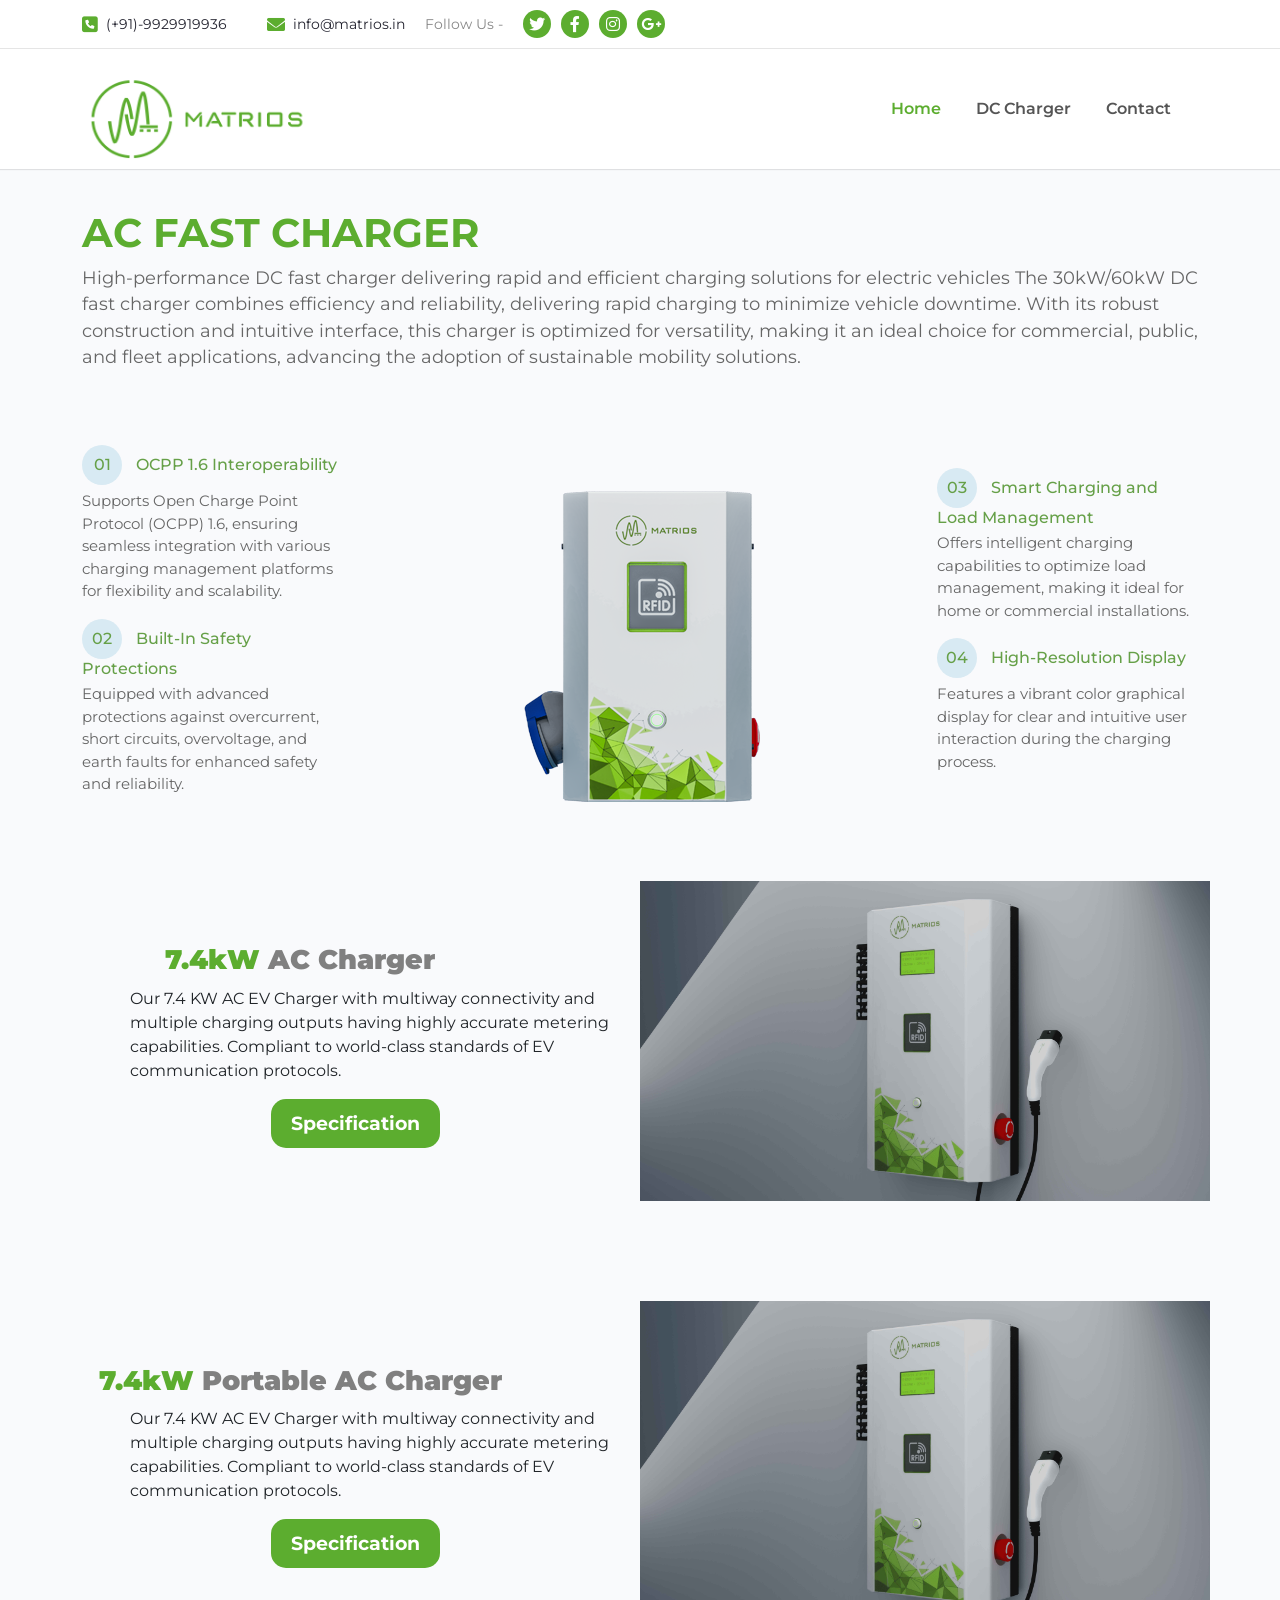
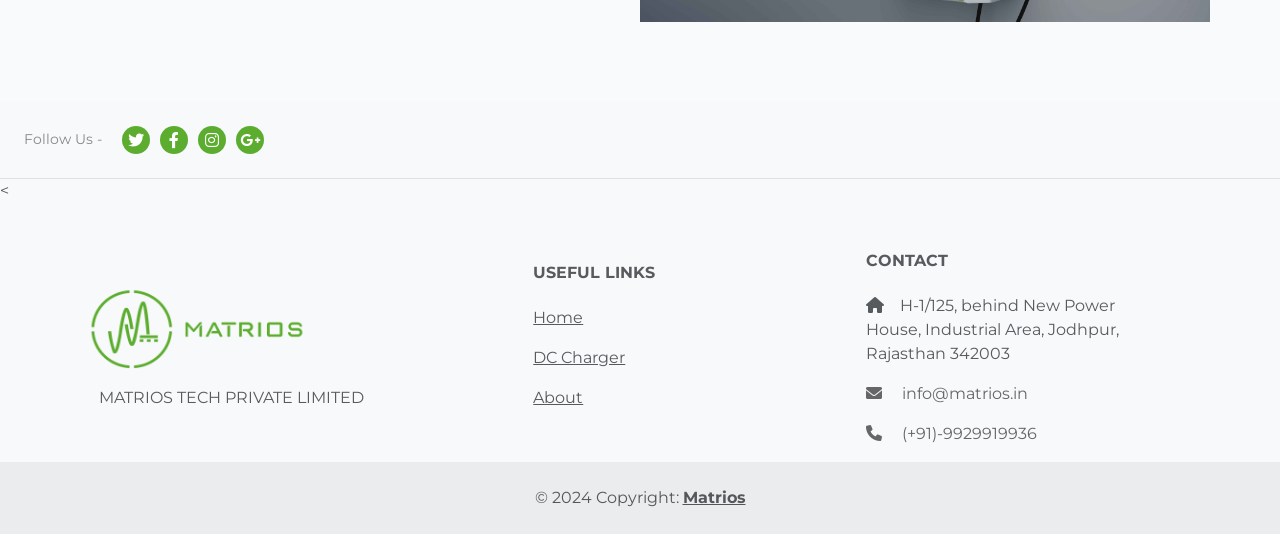
==== pages/ac-chargers.html @ be4e93cd "Update charger catalogue and company email: pages/ac-chargers.html" ====
<!DOCTYPE html>
<html lang="en">
  <head>
    <meta charset="UTF-8" />
    <meta name="viewport" content="width=device-width, initial-scale=1.0" />
    <title>Matrios | AC Chargers</title>
    <link
      href="https://cdn.jsdelivr.net/npm/bootstrap@5.3.3/dist/css/bootstrap.min.css"
      rel="stylesheet"
      integrity="sha384-QWTKZyjpPEjISv5WaRU9OFeRpok6YctnYmDr5pNlyT2bRjXh0JMhjY6hW+ALEwIH"
      crossorigin="anonymous"
    />
    <link rel="preconnect" href="https://fonts.googleapis.com" />
    <link rel="preconnect" href="https://fonts.gstatic.com" crossorigin />
    <link
      href="https://fonts.googleapis.com/css2?family=Montserrat:wght@100;400;500;600;700;800;900&family=Open+Sans:wght@300;400;600;700;800&display=swap"
      rel="stylesheet"
    />

    <!-- FontAwesome for Icons -->
    <link href="https://cdnjs.cloudflare.com/ajax/libs/font-awesome/6.0.0-beta3/css/all.min.css" rel="stylesheet" />
    <link href="https://cdn.jsdelivr.net/npm/bootstrap@5.3.3/dist/css/bootstrap.min.css" rel="stylesheet" />
    <script src="https://cdnjs.cloudflare.com/ajax/libs/OwlCarousel2/2.3.4/owl.carousel.min.js"></script>

    <!--Link all css -->
    <link rel="stylesheet" href="../stylesheets/ac-chargers.css" />
    <link rel="stylesheet" href="../stylesheets/universalStyle.css" />
    <link rel="stylesheet" href="../stylesheets/animation.css" />
    <link rel="stylesheet" href="../stylesheets/responsive.css">
    <link rel="stylesheet" href="../stylesheets/style.css" />
    <link rel="stylesheet" href="../stylesheets/dc-chargers.css">
  </head>

  <body>

    <!--Top Bar-->
    <div class="top-bar">
      <div class="container">
        <div class="contact-info">
          <a href="tel:+080033000">
            <i class="fas fa-phone-alt fa-phone-square"></i> (+91)-9929919936
          </a>
          <a href="mailto:info@matrios.in">
            <i class="fas fa-envelope"></i> info@matrios.in
          </a>
        </div>
        <div class="social-icons">
          <span>Follow Us - </span>
          <a href="#" title="Twitter"><i class="fab fa-twitter"></i></a>
          <a href="#" title="Facebook"><i class="fab fa-facebook-f"></i></a>
          <a href="#" title="Instagram"><i class="fab fa-instagram"></i></a>
          <a href="#" title="Google Plus"><i class="fab fa-google-plus-g"></i></a>
        </div>
      </div>
    </div>

    <!--Nav Bar-->
    <nav class="navbar navbar-expand-lg">
      <div class="container">
        <!-- Logo -->
        <div class="navbar-logo">
          <a class="logo" href="../index.html">
            <img src="../utils/images/VPN.png" alt="Logo" />
          </a>
        </div>

        <!-- Navbar Toggler -->
        <button class="navbar-toggler" type="button" data-bs-toggle="collapse" data-bs-target="#navbarSupportedContent" aria-controls="navbarSupportedContent" aria-expanded="false" aria-label="Toggle navigation">
          <span class="navbar-toggler-icon"></span>
        </button>

        <!-- Navbar Links -->
        <div class="collapse navbar-collapse" id="navbarSupportedContent">
          <ul class="navbar-nav ms-auto mb-2 mb-lg-0">
            <li class="nav-item">
              <a class="nav-link active" aria-current="page" href="../index.html" style="color:#5CAD2F">Home</a>
            </li>
           
            <li class="nav-item">
              <a class="nav-link" href="../pages/dc-chargers.html">DC Charger</a>
            </li>
            <li class="nav-item">
              <a class="nav-link" href="#footer">Contact</a>
            </li>
          </ul>
        </div>
      </div>
    </nav>

   <!-- Content Area -->
<section id="content" style="margin-top:40px">
  <!-- <h1 class="heading text-center" style="color: gray; font-weight: 900">
    We Make 
    <span class="h1Underline" style="color: #749a35; position: relative">
      AC This Product
    </span>
  </h1> -->

  
    

  <div class="container" >
    <div class="row">
      <div class="col">
        <h1 class="h1Underline" style="color: #5cad2f; position: relative">AC FAST CHARGER</h1>

        <p class="matrip">High-performance DC fast charger delivering rapid and efficient charging solutions for electric vehicles
          The 30kW/60kW DC fast charger combines efficiency and reliability, delivering rapid charging to minimize vehicle downtime. With its robust construction and intuitive interface, this charger is optimized for versatility, making it an ideal choice for commercial, public, and fleet applications, advancing the adoption of sustainable mobility solutions.
  
        </p>
      </div>
    </div>
    </div>

    <section>
      <div class="container" style="margin-top:40px">
        <div class="row align-items-center">
          <!-- Left Column -->
          <div class="col-lg-3">
            <div class="feature-item">
              <h3><span class="feature-number">01</span> OCPP 1.6 Interoperability</h3>
              <p>Supports Open Charge Point Protocol (OCPP) 1.6, ensuring seamless integration with various charging management platforms for flexibility and scalability.</p>
            </div>
            <div class="feature-item">
              <h3><span class="feature-number">02</span> Built-In Safety Protections</h3>
              <p>Equipped with advanced protections against overcurrent, short circuits, overvoltage, and earth faults for enhanced safety and reliability.</p>
            </div>
            
          </div>
    
          <!-- Image Column -->
          <div class="col-lg-6 text-center">
            <img src="../utils/images/ac.png" alt="AC Charging Station" class="center-image">
          </div>
    
          <!-- Right Column -->
          <div class="col-lg-3">
            <div class="feature-item">
              <h3><span class="feature-number">03</span> Smart Charging and Load Management</h3>
              <p>Offers intelligent charging capabilities to optimize load management, making it ideal for home or commercial installations.</p>
            </div>
            <div class="feature-item">
              <h3><span class="feature-number">04</span> High-Resolution Display</h3>
              <p>Features a vibrant color graphical display for clear and intuitive user interaction during the charging process.</p>
            </div>
           
          </div>
        </div>
      </div>
    </section>
    
    
    
  

  <div class="container">
    <!-- Second Row -->
    <div class="row align-items-center">
      <div class="col-lg-6 contentCol Anim1Left">
        <h1 style="color: gray; font-weight: 900" class="head-tag">
          <span style="color: #5cad2f">7.4kW</span> AC Charger
        </h1>
        <p>
          Our 7.4 KW AC EV Charger with multiway connectivity and multiple charging 
          outputs having highly accurate metering capabilities. Compliant to world-class 
          standards of EV communication protocols.
        </p>
        <a class="btn btn-success btn-ac" href="./specificaton/7.4specification.html">
          Specification
        </a>
      </div>
      <div class="col-lg-6 contentCol Anim1Right">
        <img src="../utils/images/7.4kw/right.png" alt="Our Charger" class="img-fluid" />
      </div>
    </div>

    <!-- 7.4 kW Portable Charger (temporary content and image) -->
    <div class="row align-items-center">
      <div class="col-lg-6 contentCol Anim1Left">
        <h1 style="color: gray; font-weight: 900" class="head-tag">
          <span style="color: #5cad2f">7.4kW</span> Portable AC Charger
        </h1>
        <p>
          Our 7.4 KW AC EV Charger with multiway connectivity and multiple charging 
          outputs having highly accurate metering capabilities. Compliant to world-class 
          standards of EV communication protocols.
        </p>
        <a class="btn btn-success btn-ac" href="./specificaton/7.4specification.html">
          Specification
        </a>
      </div>
      <div class="col-lg-6 contentCol Anim1Right">
        <img src="../utils/images/7.4kw/right.png" alt="Our Charger" class="img-fluid" />
      </div>
    </div>

  </div>
</section>


    <!-- Footer -->
    <footer class="text-center text-lg-start bg-body-tertiary text-muted" id="footer">
      <!-- Section: Social media -->
      <section class="d-flex justify-content-center justify-content-lg-between p-4 border-bottom">
        <!-- Right -->
        <div class="social-icons">
          <span>Follow Us - </span>
          <a href="#" title="Twitter"><i class="fab fa-twitter"></i></a>
          <a href="#" title="Facebook"><i class="fab fa-facebook-f"></i></a>
          <a href="#" title="Instagram"><i class="fab fa-instagram"></i></a>
          <a href="#" title="Google Plus"><i class="fab fa-google-plus-g"></i></a>
        </div>
        <!-- Right -->
      </section>
      <!-- Section: Social media -->

      <!-- Section: Links  -->
      <section class="">
        <<div class="container text-center text-md-start mt-5">
      <!-- Grid row -->
      <div class="row">
        <!-- Grid column -->
        <div class="col-md-4  ">
          <!-- Content -->
          <a class="logo navbar-logo">
            <img src="../utils/images/VPN.png" alt="Logo" />
          </a>
         
          <p style="padding:17px;">
          </i>MATRIOS TECH PRIVATE LIMITED</p>
         
          </div>
        <!-- Grid column -->

            <!-- Grid column -->
            <div class="col-md-3 col-lg-2 col-xl-2 mx-auto mb-4">
              <!-- Links -->
              <h6 class="text-uppercase fw-bold mb-4">
                Useful links
              </h6>
              <p>
                <a href="../index.html" class="text-reset">Home</a>
              </p>
              <p>
                <a href="dc-chargers.html" class="text-reset">DC Charger</a>
              </p>
              <p>
                <a href="#content" class="text-reset">About</a>
              </p>
            </div>
            <!-- Grid column -->

            <!-- Grid column -->
            <div class="col-md-4 col-lg-3 col-xl-3 mx-auto mb-md-0 mb-4">
              <!-- Links -->
              <h6 class="text-uppercase fw-bold mb-4">Contact</h6>
              <p><i class="fas fa-home me-3"></i>H-1/125, behind New Power House, Industrial Area, Jodhpur, Rajasthan 342003</p>
              <p>
              
                  <a href="mailto:info@matrios.in" class="contact-link">
                    <i class="fas fa-envelope me-3"></i> info@matrios.in
                  </a>
                </p>
                <p>
                  <a href="tel:+919929919936" class="contact-link">
                    <i class="fas fa-phone me-3"></i> (+91)-9929919936
                  </a>
                </p>
                
              
            </div>
            <!-- Grid column -->
          </div>
          <!-- Grid row -->
        </div>
      </section>
      <!-- Section: Links  -->

      <!-- Copyright -->
      <div class="text-center p-4" style="background-color: rgba(0, 0, 0, 0.05);">
        © 2024 Copyright:
        <a class="text-reset fw-bold" href="https://e4engineer.in">Matrios</a>
      </div>
      <!-- Copyright -->
    </footer>
    <!-- Footer -->

  </body>

  <script
    src="https://cdn.jsdelivr.net/npm/bootstrap@5.3.3/dist/js/bootstrap.bundle.min.js"
    integrity="sha384-YvpcrYf0tY3lHB60NNkmXc5s9fDVZLESaAA55NDzOxhy9GkcIdslK1eN7N6jIeHz"
    crossorigin="anonymous"
  ></script>
  <script src="../scripts/script.js"></script>
</html>
---- stylesheets/ac-chargers.css ----
.heading {
	margin-top: 30px;
}

.h1Underline::before {
	content: "";
	position: absolute;
	left: 0;
	height: 4px;
	width: 37%;
	background-color: #5cad2f;
	transform: scaleX(0);
	transition: transform 0.5s ease-in-out;
	bottom: -2px;
}

.h1Underline:hover::before {
	transform: scaleX(1);
}

#content {
	margin-bottom: 30px;
}

.contentCol {
	display: flex;
	flex-direction: column;
	justify-content: center;
	align-items: center;
	text-align: center;
	padding: 50px 0;
	position: relative;
	overflow: hidden;
}

.contentCol h1 {
	margin: 10px 0;
	font-size: 1.7rem;
	
}
.contentCol .head-tag{
    
    margin-left: -110px ;
}

.contentCol p {
	
	line-break: auto;
	text-align: start;
	padding-left: 60px;
}

.contentCol{
	display: flex;
	justify-content: center;
	align-items: center;
	
}
.contentCol img {
	width:100%;
	height: auto;
	object-fit: cover;
}



/* .animleftcontent,.animlefthead
{

padding:0 !important;
} */

/* .animlefthead{
	text-align: start;
	display: flex;
	align-items: start;
} */
---- stylesheets/universalStyle.css ----
/* Universal Styles */

* {
	padding: 0;
	margin: 0;
	font-family: "Montserrat", sans-serif;
	box-sizing: border-box;
}

body{
	
	padding: 0;
	margin: 0;
}
/* * p {
	line-height: 1.8;
} */
* h1 {
	color: gray;
	font-weight: bold;
}

::selection {
	background-color: var(--primary);
	color: white;
}


/* Color Variables */

:root {
	--primary: #749a35;
}
#title{
	margin-top: 20px;

}


	

/* Hero Section Style */
#navbarNav .nav-link{
	color: gray;
	font-weight: 600;
}
#navbarNav .nav-link:hover{
	color: var(--primary);
}

.matriosNav {
	width: 100%;
	z-index: 1000;
	display: flex;
	align-items: center;
	justify-content: space-between;
	padding: 0 20px;
	/* Remove fixed position */
	position: relative;
	/* Optional background gradient if you want */
	/* background: linear-gradient(to right, rgba(212, 212, 212, 0.9) 0%, rgba(212, 211, 211, 0.9) 100%); */
}





.copyrightDiv p {
	font-size: 0.95rem !important;
}

.contactInfoDiv {
	padding-top: 30px;
}

.contactInfoDiv div {
	padding: 5px;
	display: flex;
	align-items: center;
	margin-bottom: 8px;
}

.contactInfoDiv p {
	margin: 0;
	margin-left: 10px !important;
	font-size: 0.9rem !important;
}

.contactInfoDiv svg {
	min-width: 32px;
	max-width: 24px;
}

.contactInfoDiv a {
	color: #fff;
	text-decoration: none;
}
.contactInfoDiv a:hover {
	color: #c0c0c0;
}

/* specification button style */

.specBtn {
	color: #749a35;
	border-color: #749a35;
}

.specBtn:hover {
	color: white;
	background-color: #5cad2f;

}

/* Know more button style css */
.knowMoreBtn {
	
	background-color: var(--primary) !important;
	color: white !important;

	
	border-color: #ffffff !important;

	padding: 0.625rem 2.1875rem;
	font-size: 0.9375rem;
}

.knowMoreBtn:hover {
	background-color: #5cad2f	!important;
}
---- stylesheets/animation.css ----
.animLeft,
.animRight {
	opacity: 0;
	transition: transform 1s ease-in-out, opacity 1s ease-in-out;
}

.animLeft {
	transform: translateX(-100%);
}

.animRight {
	transform: translateX(100%);
}

.in-view.animLeft {
	transform: translateX(0);
	opacity: 1;
}

.in-view.animRight {
	transform: translateX(0);
	opacity: 1;
}

/* Navbar Animation */

.nav-item a {
	color: gray;
	font-weight: 400;
}

.nav-item a {
	position: relative;
	transition: color 0s ease;
}

.nav-item a::after,
.nav-item a::before {
	content: " ";
	position: absolute;
	width: 0%;
	display: block;
	height: 2px;
	transition: all 0.3s ease;
	margin-top: 3px;
	margin-bottom: 3px;
}

.nav-item a::after {
	bottom: 0;
	left: 0;
}

.nav-item a::before {
	top: 0;
	right: 0;
}

.nav-item a:hover::after {
	width: 100%;
	background-color: #749a35;
}

.nav-item a:hover::before {
	width: 100%;
	background-color: #bb8d0d;
}
---- stylesheets/responsive.css ----
/* Logo nav bar top bar  */

@media (max-width: 768px) {
    .navbar-logo img{
        width: 270px;
        height: 120px;
    }
  }
  
  @media (max-width: 576px) {
    

    .navbar-logo img{
        width: 170px;
        height: 100px;
    }
  }
  
  @media (max-width: 768px) {
    .top-bar .container {
      flex-direction: column;
      align-items: flex-start;
    }

    

    .navbar .navbar-collapse {
      justify-content: flex-start;
    }
  }

   /* Responsive Adjustments */
@media (max-width: 768px) {
.top-bar .container {
  flex-direction: column;
  align-items: flex-start;
  gap: 8px;
}
}



/* Carosel Control responsove index page  */


/* Responsive Design */
	  
@media (max-width: 1200px) {
    .carousel-content {
      padding: 2px;
    }
  
    .carousel-text h1 {
      font-size: 2.5rem;
    }
  
    .carousel-text p {
      font-size: 1.1rem;
    }
  }
  
  @media (max-width: 992px) {
    .carousel-content {
      flex-direction: column;
      height: auto;
      text-align: center;
    }
  
    .carousel-text {
      max-width: 100%;
      padding-right: 0;
      margin-bottom: 20px;
    }
  
    .carousel-image {
      width: 100%;
    }
  
    .carousel-text h1 {
      font-size: 2.2rem;
    }
  
    .carousel-text p {
      font-size: 1rem;
    }
  }
  
  @media (max-width: 768px) {
    .carousel-content {
      padding: 30px;
    }
  
    .carousel-text h1 {
      font-size: 2rem;
    }
  
    .carousel-text p {
      font-size: 0.9rem;
    }
  
    .carousel-text .btn {
      padding: 8px 15px;
      font-size: 1rem;
    }
  
    .carousel-indicators [data-bs-target] {
      width: 10px;
      height: 10px;
    }
  }
  
  @media (max-width: 576px) {
    .carousel-content {
      padding: 0px;
    }
  
    .carousel-text h1 {
      font-size: 1.8rem;
    }
  
    .carousel-text p {
      font-size: 0.85rem;
    }
  
    .carousel-text .btn {
      padding: 6px 12px;
      font-size: 0.9rem;
    }
  
    .carousel-indicators [data-bs-target] {
      width: 8px;
      height: 8px;
    }
  }


  /* Nozzel reader green page reponsive */
  @media (max-width: 992px) {
    .nozzel-reader {
      flex-direction: column;
      height: auto;
      text-align: center;
      padding: 10px;
    }
  
    .nozzel-reader .content {
      font-size: 28px;
      padding: 0 10px;
      align-items: center;
    }
  
    .nozzel-reader p {
      padding-left: 0;
    }
  
    .nozzel-reader .image {
      padding-right: 0;
      margin-top: 10px;
      display: flex;
      align-items: center;
      justify-content: center;
    }
  
    .nozzel-reader .image img {
      width: 150px;
     
    }
  }
  
  @media (max-width: 576px) {
    .nozzel-reader {
      height: auto;
      padding: 10px;
      
    }
  
    .nozzel-reader .content {
      font-size: 24px;
    }
  
    .nozzel-reader .image img {
      width: 130px;
      


    }
  }
  

  /* index page ac charger reponsive */
  	
	@media (max-width: 768px) {
		.Ac-charger {
			padding: 30px 10px;
		} 

    /* .dc-image{
      width: 70% !important;
     
      
    } */

    .dcdouble h1{ 
     font-size: 25px !important;
    }
	
     .ac-content{
      text-align: center !important;
     }

		.ac-content h1 {
			font-size: 2rem;
			margin-top: 10px;
		}
	
		.ac-content p {
			font-size: 1rem;
      text-align: start !important;
     
			
		}
		.ac-content .btn{
			margin-bottom: 20px;
		}
	}

	

    /* cms banner section responsive */
    @media (max-width: 1200px) {
        .cms-section {
          padding: 40px;
        }
      
        .row-cms h3 {
          font-size: 2.5rem;
        }
      
        .row-cms p {
          font-size: 15px;
        }
      
        .btn-success {
          font-size: 15px;
          padding: 8px 16px;
        }
      
        .cms-image img {
          margin-left: 0;
        }
      }
      
      @media (max-width: 992px) {
        .cms-section {
          padding: 35px;
        }
      
        .row-cms h3 {
          font-size: 2rem;
        }
      
        .row-cms p {
          font-size: 14px;
        }
      
        .btn-success {
          /* font-size: 14px;
          padding: 8px 14px; */
        }
      
        .cms-image img {
          margin-left: 0;
        }
      }
      
      @media (max-width: 768px) {
        .cms-section {
          padding: 30px;
        }
        .carousel-indicators [data-bs-target]{
          display: block !important;
        }
        .carousel-control-prev,
	       .carousel-control-next {
          display: block
         }
      
         carousel-control-prev-icon,
         .carousel-control-next-icon
         {
          display: block;
         }
        .row-cms h3 {
          font-size: 1.75rem;
        }
        .matrihead{
          margin-top: 20px;
          font-size: 25px  !important;
          text-align: center !important;
        }
        .matrip{
          font-size: 15px !important;
          text-align: start !important;
        }
      
        .row-cms p {
          font-size: 15px !important;
        }
      
        .btn-success {
          font-size: 13px;
          padding: 8px 12px;
        }
      
        .cms-image img {
          margin-left: 0;
        }
      }
      
      @media (max-width: 576px) {
        .cms-section {
          padding: 20px;
        }
        .matrihead{
          margin-top: 20px;
          font-size: 25px  !important;
          text-align: center !important;
        }
        .matrip{
          font-size: 15px !important;
          text-align: start !important;
        }
      
        .row-cms h3 { 
          font-size: 1.5rem !important;
          
        }
       
        .image-banner img{
          border-radius: 5px !important;
          margin: 0 !important;
        
          padding: 0 !important;
        }
      
        .row-cms p {
          font-size: 15px !important;
        }
      
        .btn-success {
          font-size: 16px !important;
          padding: 8px 10px;
        }
      
        .cms-image img {
          width: 100%;
          margin-left: 0;
        }
      }
      
      @media (max-width: 360px) {
        .cms-section {
          padding: 15px;
        }
      
        .row-cms h3 {
          font-size: 1.25rem;
        }
      
        .row-cms p {
          font-size: 14px !important;
        }
      
        /* .btn-success {
          font-size: 11px;
          padding: 7px 8px;
        } */
      
        .cms-image img {
          width: 85%;
        }
      }
      

      /* Ac Charger Reponsive Area */

/* For tablets (max-width: 1024px) */


@media (max-width: 1024px) {
    .contentCol img {
        width: 100% !important;
        height: auto;
    }

    .contentCol h1 {
        font-size: 1.8rem; /* Smaller font size for tablet screens */
    }
}

/* For mobile devices (max-width: 768px) */
@media (max-width: 768px) {
    .contentCol img {
        width: 100% !important;
        max-width: 100% !important;
        height: auto; /* Fixing image height to auto */
      
    }

    .contentCol h1 {
        font-size: 1.6rem;
        padding: 0;
        text-align: left; 
        padding-left: 5px; /* Padding adjusted for small screens */
    }

    .top-bar .container{
     display: flex;
     align-items: start !important;
    }

    .contentCol p {
        font-size: 1rem;
        padding-left: 10px; /* Padding adjusted for smaller screens */
    }
    body, html {
        overflow-x: hidden;
        margin: 0;
        padding:0;
    }
}

/* For mobile devices (max-width: 520px) */
@media (max-width: 520px) {
    .contentCol h1 {
        font-size: 1.5rem;
        padding: 12px;
        text-align: left; /* Align heading left */
    }


    #content .heading {
        font-size: 23px !important;
        margin-bottom: 20px !important;
        margin-top: 20px !important;
    }

    .contentCol p {
        font-size: 15px;
        text-align: start;
        padding: 10px !important;
    }

    .contentCol {
        padding: 0px !important;
        margin: 10px !important;
    }
    body, html {
        overflow-x: hidden;
        margin: 0;
        padding: 0;
    }
}
---- stylesheets/style.css ----
:root {
	--primary-color: #5cad2f;
	--secondary-color: #f1c40f;
	--text-color: #242430;
	--icon-hover-color: #5cad2f;
  }

  body{
	background-color: #FFFFFF !important;
	margin: 0;
	padding: 0;
	box-sizing: border-box;
	/* font-family: 'Pridi', serif; */
	font-family: "Montserrat", sans-serif;
	
  }
  
  .top-bar {
	background-color: #ffffff;
	padding: 10px 0;
	box-shadow: 0 2px 5px rgba(0, 0, 0, 0.1);
  }
  
  .top-bar .container {
	display: flex;
	justify-content: space-between;
	align-items: center;
  }
  
  .contact-info {
	display: flex;
	gap: 20px;
	align-items: center;
  }
  
  .contact-info a {
	color: #888;
	font-size: 14px;
	text-decoration: none;
	display: flex;
	align-items: center;
  }
  
  
  .fa-phone-square:before {
	content: "\f098";
}
  .contact-info a:hover {
	color: var(--text-color);
  }
  
  .contact-info i {
	color: var(--primary-color);
	font-size: 18px;
	margin-right: 8px;
  }
  
  .social-icons {
	display: flex;
	align-items: center;
	gap: 10px;
  }
  
  .social-icons span {
	font-size: 14px;
	color: #888;
	margin-right: 10px;
  }
  
  .social-icons a {
	display: inline-flex;
	justify-content: center;
	align-items: center;
	background-color: var(--primary-color);
	color: #ffffff;
	text-decoration: none;
	width: 28px;
	height: 28px;
	border-radius: 50%;
	font-size: 16px;
	transition: background-color 0.3s ease, transform 0.3s ease;
  }
  
  .social-icons a:hover {
	background-color: #555;
	transform: scale(1.1);
  }
  
  .social-icons a:hover {
	color: var(--icon-hover-color);
  }
  
 
     
      
        .top-bar {
			background-color: #ffffff;  
			padding: 10px 0;
			border-bottom: 1px solid rgba(0, 0, 0, 0.1); /* Thin gray line at the bottom */
		  }
		  
      

      .top-bar .container {
        display: flex;
        justify-content: space-between;
        /* align-items: center; */
		justify-content: flex-start;
      }

      .contact-info a {
        color: #242430;
        text-decoration: none;
        margin-right: 20px;
        font-size: 14px;
      }

	
    /* Navbar Styles */
       .navbar {
        /* background-color: #ffffff; 
        padding: 10px 0;
        box-shadow: 0 1px 1px rgba(0, 0, 0, 0.1); */
		position: sticky;
		top: 0;
		z-index: 1000; /* Ensures it stays above other elements */
		background-color: #ffffff; /* Keeps the background visible */
		padding: 10px 0;
		
		box-shadow: 0 1px 1px rgba(0, 0, 0, 0.1);
      }

	  

      .navbar .navbar-nav .nav-link {
        color: #555;  
		font-weight: 600;
	    padding-right: 27px;
        
      }
		.contact-info .phone,
      .contact-info .email {
    color: #888; 
    font-size: 18px;
}

      .navbar .navbar-nav .nav-link:hover {
        color: var(--primary-color); 
      }

	  .navbar-logo {
		position: relative;
		padding: 0px 0px 00px 0px;
		max-width: 200px;
		height: 100px;
		line-height: 95px;
		display: inline-block;
		vertical-align: top;
	
	  }

    .navbar-logo img{
		width: 230px;
		height: 125px;
	}


		  /*image carosel start */

		
	.carousel-content {
		display: flex;
		justify-content: space-between;
		align-items: center;
		height: 100vh;
		
		
	
		
		box-sizing: border-box;
		overflow: hidden;
		border-bottom: 2px solid rgba(209, 209, 209, 0.959);
		
	  }
	  
	  .carousel-text {
		flex: 1;
		max-width: 50%;
		
	  }
	  
	  .carousel-text h1,.matrihead {
		font-size: 3rem;
		font-weight: bold;
		color: #5cad2f;
		line-height: 1.2;
	  }
	  
	  .carousel-text h1 span {
		color: #2c2b2b;
	  }
	  
	  .carousel-text p {
		font-size: 1.2rem;
		margin: 20px 0;
		color: #666;
		line-height: 1.6;
	  }
	  .matrip{
		color: #666;
		font-size: 1.1rem;
	  }
	  
	  .carousel-text .btn,.btn-ac {
		padding: 10px 20px;
		font-size: 1.2rem;
		font-weight: bold;
		border: #5cad2f;
		border-radius: 15px;
		background-color: #5cad2f;
	  }
	  
	  .carousel-text .btn,.btn-ac:hover{
        background-color: #5cad2f !important;
	  }
	  .carousel-image {
		flex: 1.5;
		width: 50%;
	  }
	  
	  .carousel-image img {
		width: 100%;
		height: 100%;
		object-fit: fill;
	  }
	  
	  .carousel-control-prev-icon,
	  .carousel-control-next-icon {
		background-color: #5cad2f;
		border-radius: 50%;
	  }
	  
	  .carousel-control-prev,
	  .carousel-control-next {
		color: #fff;
		border: none;
	  }
	  
	  .carousel-indicators {
		position: absolute;
		bottom: 20px;
		display: flex;
		justify-content: center;
		padding: 0;
		margin: 0;
		list-style: none;
	  }
	  
	  .carousel-indicators [data-bs-target] {
		width: 12px;
		height: 12px;
		background-color: black;
		border: 2px solid #5cad2f;
		border-radius: 50%;
		margin: 0 5px;
		transition: background-color 0.3s ease, transform 0.3s ease;
	  }
	  
	  .carousel-indicators [data-bs-target]:hover {
		transform: scale(1.2);
	  }
	  
	  .carousel-indicators .active {
		background-color: #5cad2f;
		border-color: #5cad2f;
	  }
	  
	  

	  /*image carosel end */

	  /*noozel reader design */
	  .nozzel-reader {
		background-color: #5cad2f;
		height: 150px;
		display: flex;
		margin-bottom: 10px;
		/* margin:0px; */
		align-items: center;
	  }
	  
	  .nozzel-reader .content {
		font-family: 'Pridi', serif !important;
		color: white;
		display: flex;
		justify-content: center;
		align-items: flex-end;
		font-size: 34px;
		padding-left: 100px;
	  }
	  
	  .nozzel-reader p {
		margin: 0;
	  }
	  
	  .nozzel-reader .image {
		display: flex;
		align-items: flex-start;
		
	  }
	  
	  .nozzel-reader .image img {
		width: 170px;
		margin-top: -30px;
		/* height: 160px; */
	  }
	  
	 

	  /*Ac Charger  */

	  .Ac-charger {
		padding: 40px 20px;
		/* background-color: #f9f9f9; */
	}

	  
	
	.ac-image img {
		max-width: 100%;
		height: auto;
		border-radius: 10px;
		/* box-shadow: 0px 4px 8px rgba(145, 143, 143, 0.1); */
	}
	
	.ac-content h1 {
		font-size: 2.5rem;
		font-weight: bold;
		color: #808080;
		margin-bottom: 20px;
		font-weight: 900;
	}
	
	.ac-content p {
		font-size: 1.1rem;
		color: #666;
		line-height: 1.6;
		margin: 0;
	}
	.ac-content .btn{
		
		margin-top: 50px;
	
	}


	  
	
	 

  /* CMA Section Style */

  .cms-section {
	position: relative;
	overflow: hidden;
	padding: 50px;
  }
  
  /* .bg-overlay {
	position: absolute;
	top: 0;
	left: 0;
	width: 100%;
	border-radius: 30px;
	height: 100%;
	background-image: url('../utils/images/righttrans.png');
	background-size: cover;
	background-position: center;
	filter: blur(2px);
	z-index: 1;
  } */
  
  .row-cms {
	position: relative;
	z-index: 2;
  }
  
  .row-cms h3 {
	font-weight: 700;
	font-size: 35px !important;
	max-width: 100%;
	color: #5cad2f;
	
  }
  
  .row-cms p 
  {
	color: #666;
	font-size: 17px;
  }
	
  
  .row-cms .btn-success {
	background-color: #5cad2f;
	border: none;
	color: #ffffff;
	padding: 10px 20px;
	font-size: 16px;
	font-weight: bold;
	text-transform: uppercase;
	transition: all 0.3s ease;
  }
  
  .btn-success:hover {
	background-color: #4e9428;
  }
  
  .cms-image img {
	max-width: 100%;
	height: auto;
	width: 100%;
	
  }
  
  

  /* footer content */
  .contact-link {
	color: #666; /* Set text color to gray */
	text-decoration: none; /* Remove underline */
  }
  
  .contact-link i {
	color: #666; /* Set icon color to gray */
  }

  .image-banner{
	
	width: 100%;
	margin-top: 20px;
	height: auto;
  }

  .image-banner img{
	width: 100%;
	border-radius: 20px;
	height:auto;
  }
  

 /* Styles for the Back to Top button */
/*  
#back-to-top {
	position: fixed; 
	bottom: 20px; 
	right: 20px;
	z-index: 9999;
	display: none; 
  }
  
  #back-to-top.affix {
	display: block; 
  }
  
  #back-to-top button {
	border: none;
	border-radius: 50%;
	background-color: #5cad2f; 
	color: white;
	width: 50px;
	height: 50px;
	box-shadow: 0 2px 5px rgba(0, 0, 0, 0.2);
	transition: all 0.3s ease;
  }
  
  #back-to-top button:hover {
	background-color: #5cad2f; 
  }
  
  #back-to-top .fa-rocket {
	font-size: 20px;
	transform: rotate(0deg);
	transition: transform 0.3s ease;
  }
  
  #back-to-top button:hover .fa-rocket {
	transform: rotate(-45deg); 
  }
   */
---- stylesheets/dc-chargers.css ----
* {
	margin: 0;
	padding: 0;
	box-sizing: border-box;
	
	font-family: "Montserrat", sans-serif;
  }
  
  body {
	overflow-x: hidden; /* Prevents horizontal scrolling */
	margin: 0;
	padding: 0;
	background-color: #f9fafc !important;

  }
  
  #dc-chargers {
	padding: 50px 0;
	background-color: #f9fafc;
  }
  
  .container-fluid {
	width: 90%;
	margin: 0 auto;
  }
  
  .row {
	display: flex;
	justify-content: space-between;
	align-items: center;
	flex-wrap: wrap; /* Enables wrapping on smaller screens */
  }
  
  .col-lg-3 {
	display: flex;
	flex-direction: column;
	
  }
  
  .feature-item {
	text-align: left;
  }
  
  .feature-item h3 {
	font-size: 16px;
	color: #66a048;
	margin-bottom: 5px;
  }
  
  .feature-item p {
	font-size: 15px;
	color: #666;
  }

  .feature-number {
	display: inline-block;
	width: 40px;
	height: 40px;
	line-height: 40px;
	background-color:#d8eaf3;
	/* color: black; */
	text-align: center;
	border-radius: 50%;
	/* font-weight: bold; */
	margin-right: 10px;
	font-size: 16px;
	/* box-shadow: 0 2px 4px rgba(0, 0, 0, 0.2); */
  }
  
  
  #specs h2 {
	text-align: start;
	margin: 2.5rem 0 1rem 0;
  }
  
  .specsTable {
	border-color: #666;
	font-size: 1.1rem;
	font-weight: 450;
	width: 100%;
  }
  
  .specsTable tr td {
	color: #666;
  }
  
  ul li {
	margin: 5px 0;
	font-weight: 500;
  }
  
 
  
  .center-image {
	max-width: 100%; /* Makes the image responsive */
	height: auto; /* Maintains the aspect ratio */
	display: block;
	margin: 0 auto; /* Centers the image */
  }
  
  
  /* Ensure the table is scrollable on smaller screens */
  #specs {
	overflow-x: auto;
  }
  
  #specs table {
	width: 100%;
	table-layout: fixed; /* Ensures table adapts better to different screen sizes */
  }
  
  /* Responsive Design for Mobile */
  @media (max-width: 768px) {
	.row {
	  flex-direction: column; /* Stack columns on smaller screens */
	  text-align: center;
	}
  
	.col-lg-3 {
	  align-items: center; /* Centers the content for better appearance */
	  text-align: center;
	}
  

  
	/* Make the table responsive */
	#specs table {
	  width: 100%;
	  display: block;
	  overflow-x: auto; /* Add scroll if necessary */
	}
  
	.specsTable {
	  font-size: 0.9rem; /* Make table text smaller on smaller screens */
	}
  }
  
  /* Extra small devices like mobile portrait */
  @media (max-width: 576px) {
	.feature-item h3 {
	  font-size: 16px;
	}
  
	.feature-item p {
	  font-size: 12px;
	}
	.dcdouble h1{
		font-size: 25px !important;
	}

	.dcdouble p{
		align-items: start !important;
		text-align: start !important;
	}
  }
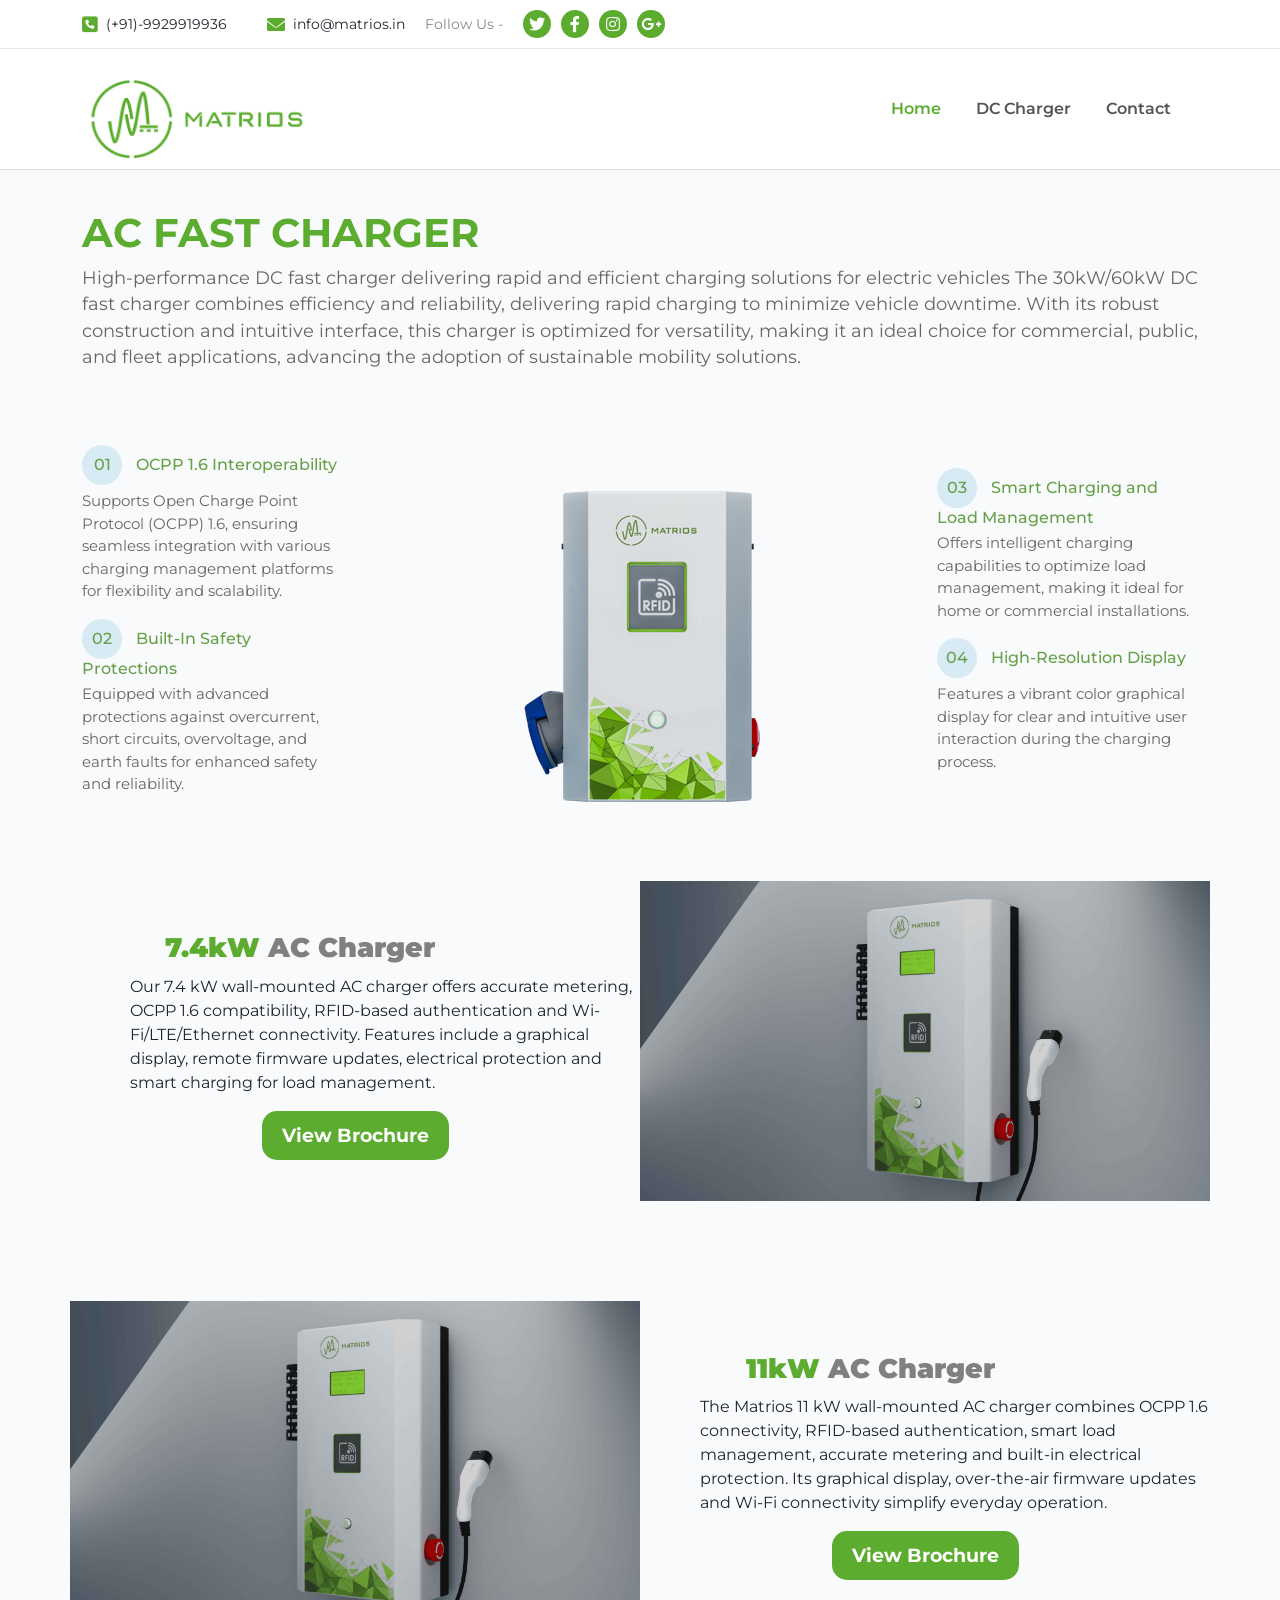
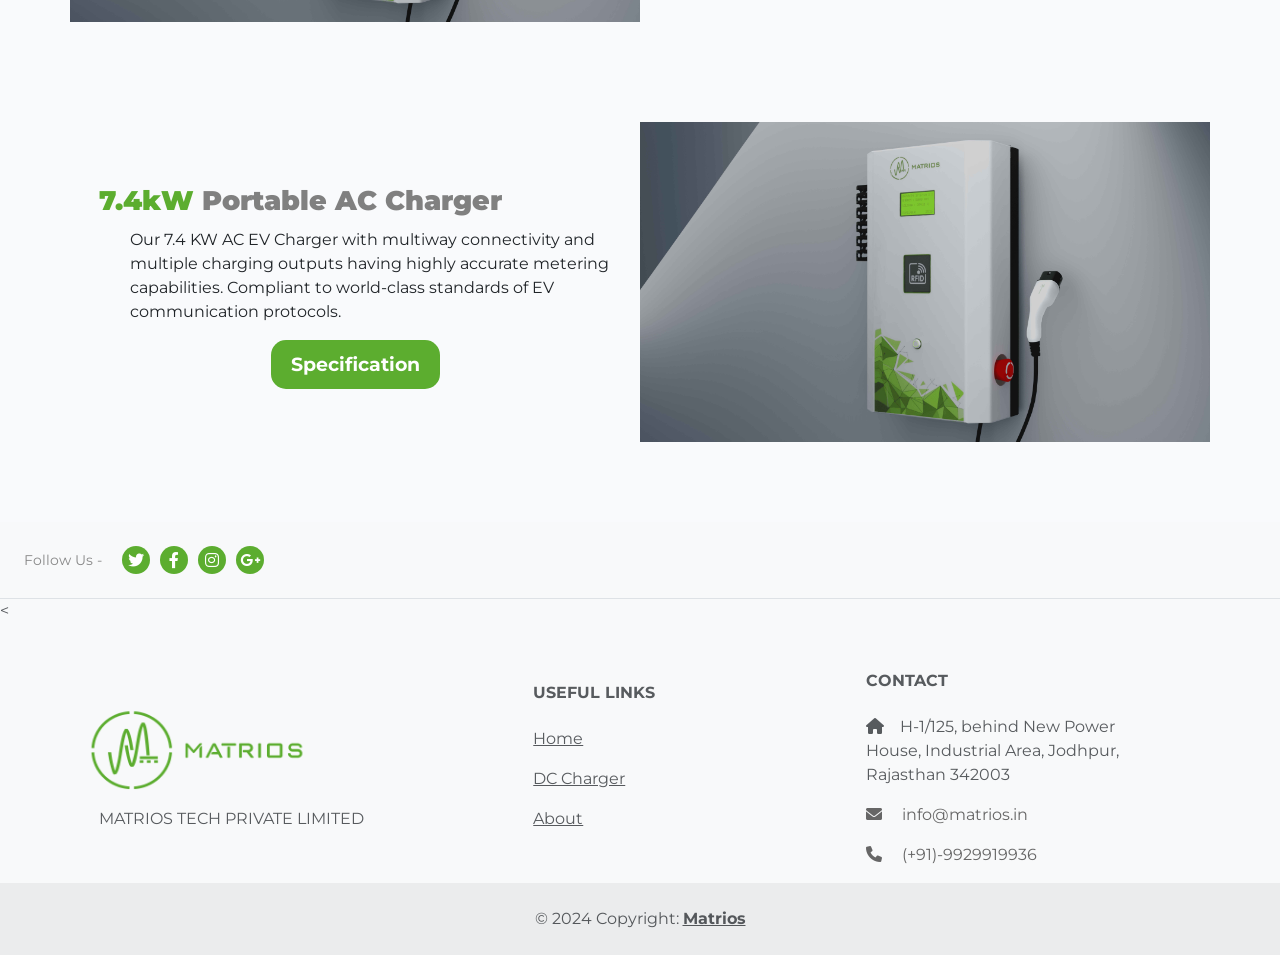
==== commit 4ebed617: "Replace charger placeholder descriptions with verified brochure information" ====
--- a/pages/ac-chargers.html
+++ b/pages/ac-chargers.html
@@ -161,16 +161,26 @@
           <span style="color: #5cad2f">7.4kW</span> AC Charger
         </h1>
         <p>
-          Our 7.4 KW AC EV Charger with multiway connectivity and multiple charging 
-          outputs having highly accurate metering capabilities. Compliant to world-class 
-          standards of EV communication protocols.
+          Our 7.4 kW wall-mounted AC charger offers accurate metering, OCPP 1.6 compatibility, RFID-based authentication and Wi-Fi/LTE/Ethernet connectivity. Features include a graphical display, remote firmware updates, electrical protection and smart charging for load management.
         </p>
-        <a class="btn btn-success btn-ac" href="./specificaton/7.4specification.html">
-          Specification
+        <a class="btn btn-success btn-ac" href="https://drive.google.com/file/d/1O7XiFgxxEsaZ6hGJYaYcRuoV2GOGT8h4/view" target="_blank" rel="noopener noreferrer">
+          View Brochure
         </a>
       </div>
       <div class="col-lg-6 contentCol Anim1Right">
         <img src="../utils/images/7.4kw/right.png" alt="Our Charger" class="img-fluid" />
+      </div>
+    </div>
+
+    <!-- 11 kW Wall-Mounted AC Charger -->
+    <div class="row align-items-center">
+      <div class="col-lg-6 contentCol Anim1Left">
+        <img src="../utils/images/7.4kw/right.png" alt="11 kW wall-mounted AC charger - temporary image" class="img-fluid" />
+      </div>
+      <div class="col-lg-6 contentCol Anim1Right">
+        <h1 style="color: gray; font-weight: 900" class="head-tag"><span style="color: #5cad2f">11kW</span> AC Charger</h1>
+        <p>The Matrios 11 kW wall-mounted AC charger combines OCPP 1.6 connectivity, RFID-based authentication, smart load management, accurate metering and built-in electrical protection. Its graphical display, over-the-air firmware updates and Wi-Fi connectivity simplify everyday operation.</p>
+        <a class="btn btn-success btn-ac" href="https://drive.google.com/file/d/1y9EAKsA2FA_Y4zM55bsHs5moyZU20zEB/view" target="_blank" rel="noopener noreferrer">View Brochure</a>
       </div>
     </div>
 
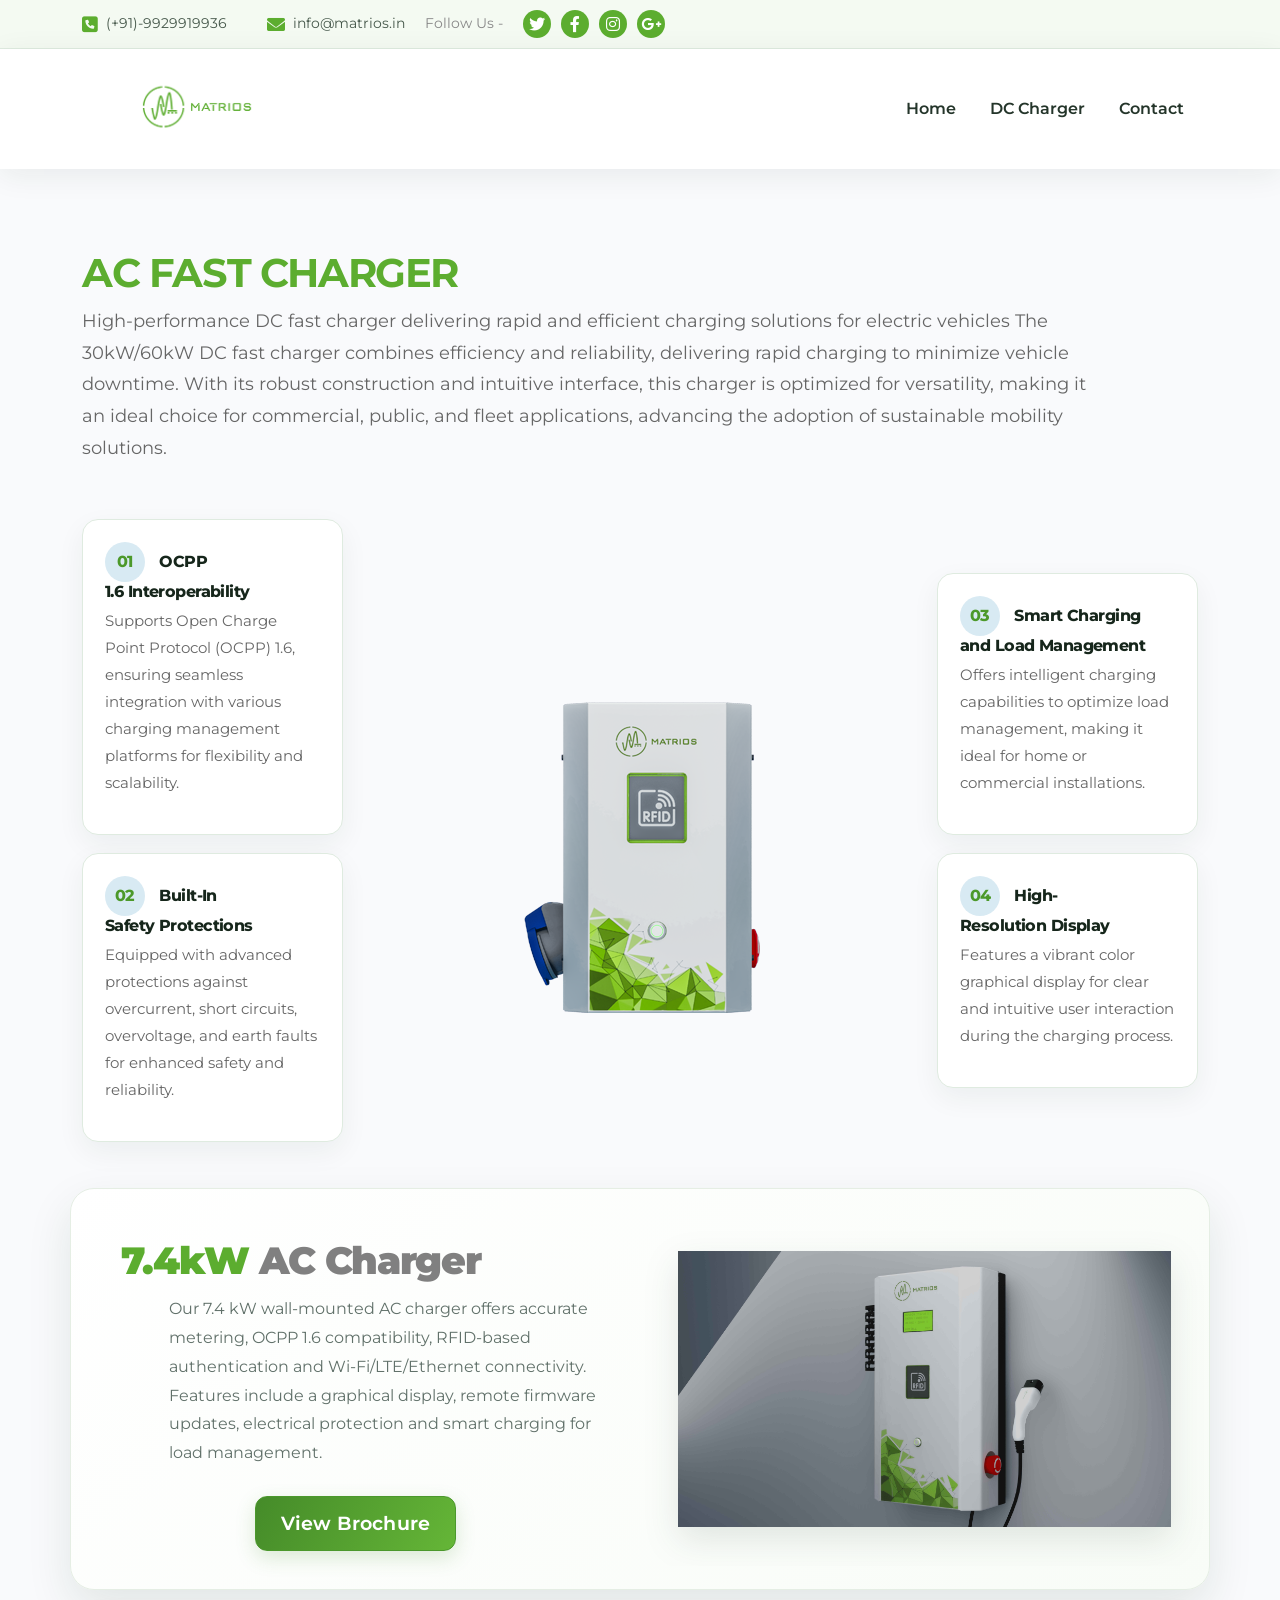
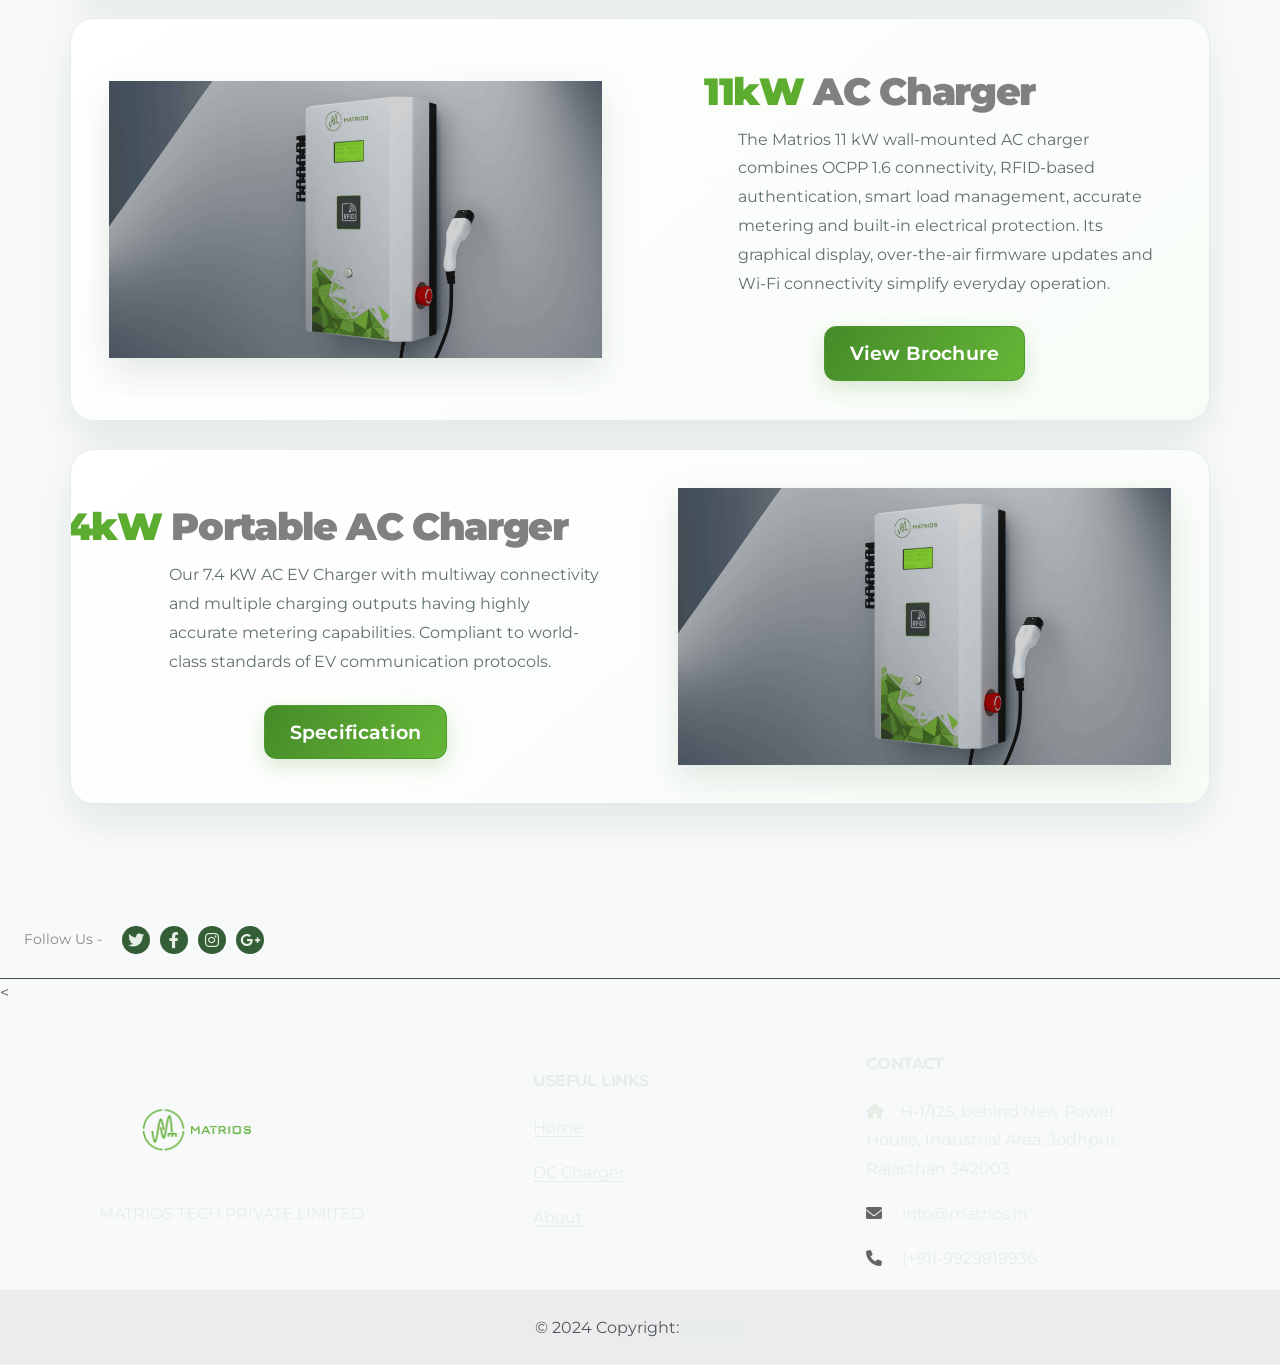
==== commit 01e44426: "Apply visual refresh across website: pages/ac-chargers.html" ====
--- a/pages/ac-chargers.html
+++ b/pages/ac-chargers.html
@@ -29,7 +29,8 @@
     <link rel="stylesheet" href="../stylesheets/responsive.css">
     <link rel="stylesheet" href="../stylesheets/style.css" />
     <link rel="stylesheet" href="../stylesheets/dc-chargers.css">
-  </head>
+    <link rel="stylesheet" href="../stylesheets/design-refresh.css" />
+</head>
 
   <body>
 
--- a/stylesheets/design-refresh.css
+++ b/stylesheets/design-refresh.css
@@ -0,0 +1,58 @@
+/* Matrios visual refresh — additive layer; original styles preserved. */
+:root{--matrios-green:#4c992a;--matrios-dark:#16261b;--matrios-ink:#24352a;--matrios-muted:#61716a;--matrios-bg:#f6faf6;--matrios-outline:#dfebe0;--matrios-shadow:0 18px 45px rgba(23,56,31,.10)}
+html{scroll-behavior:smooth;scroll-padding-top:95px}
+body{color:var(--matrios-ink);background:#fff;line-height:1.7;-webkit-font-smoothing:antialiased;overflow-x:hidden}
+body,button,input,textarea{font-family:"Montserrat",sans-serif}
+h1,h2,h3,h4,h5,h6{letter-spacing:-.035em;line-height:1.2;text-wrap:balance}
+p{line-height:1.8}a{text-underline-offset:3px}
+::selection{background:#c5eeb9;color:#132b15}
+:focus-visible{outline:3px solid #7fbb52!important;outline-offset:3px}
+.top-bar{background:#f4faf2!important;border-bottom:1px solid var(--matrios-outline)!important}
+.top-bar .contact-info a{color:#46584b;transition:color .2s ease}
+.top-bar .contact-info a:hover{color:var(--matrios-green)}
+nav.navbar{background:rgba(255,255,255,.96)!important;box-shadow:0 6px 28px rgba(25,48,31,.075);position:sticky;top:0;z-index:1030;backdrop-filter:blur(12px)}
+nav.navbar .container{gap:20px}
+.navbar .navbar-nav{align-items:center;gap:6px}
+.navbar .nav-link{font-weight:600;border-radius:10px;padding:10px 14px!important;color:var(--matrios-ink)!important;transition:background .2s,color .2s}
+.navbar .nav-link:hover,.navbar .nav-link:focus-visible{color:#36791f!important;background:#eef8ea}
+.navbar-logo img{max-height:66px;object-fit:contain}
+.btn.btn-success,.btn-ac{background:linear-gradient(120deg,#458b29,#65b637)!important;border:1px solid #4b982c!important;color:#fff!important;border-radius:12px!important;box-shadow:0 7px 20px rgba(66,137,40,.18);padding:12px 25px!important;font-weight:650;letter-spacing:.01em;transition:transform .2s,box-shadow .2s,filter .2s}
+.btn.btn-success:hover,.btn-ac:hover{transform:translateY(-2px);box-shadow:0 12px 26px rgba(66,137,40,.27);filter:brightness(1.03)}
+section{scroll-margin-top:90px}
+#home-section{overflow:hidden}
+#home-section h1,#home-section h2{letter-spacing:-.04em}
+.carousel-content h1{line-height:1.12}
+#matriabout,#content,#dc-chargers{padding-top:40px;padding-bottom:40px}
+#matriabout p,#content p{max-width:85ch}
+#ourproduct{background:linear-gradient(135deg,#f1f9ef,#fff)}
+.charger{background:linear-gradient(180deg,#fff,#f9fcf8)}
+.charger .Ac-charger{padding-top:42px;padding-bottom:42px}
+.charger .row{gap:0}
+.charger .ac-content{padding:clamp(22px,4vw,62px)}
+.charger .ac-content h1{color:var(--matrios-dark);font-size:clamp(2rem,3.3vw,3.5rem);font-weight:800}
+.charger .ac-content p{color:var(--matrios-muted);font-size:clamp(.96rem,1.2vw,1.06rem)}
+.charger .ac-image img{max-width:100%;height:auto;filter:drop-shadow(0 18px 20px rgba(20,43,25,.12));transition:transform .35s ease}
+.charger .Ac-charger:hover .ac-image img{transform:translateY(-5px)}
+.contentCol{padding:clamp(18px,3vw,42px)!important;min-width:0}
+.contentCol h1{font-size:clamp(1.7rem,3vw,2.7rem);line-height:1.25}
+.contentCol p{color:var(--matrios-muted);font-size:1rem}
+.contentCol img{max-width:100%;height:auto;object-fit:contain;filter:drop-shadow(0 13px 17px rgba(20,43,25,.11))}
+.contentCol .btn{margin-top:12px}
+.row.align-items-center:has(> .contentCol){margin-top:28px;margin-bottom:28px;border-radius:24px;background:linear-gradient(140deg,#fff,#f8fcf7);box-shadow:var(--matrios-shadow);border:1px solid #e5eee4;overflow:hidden}
+.feature-item{background:#fff;border:1px solid var(--matrios-outline);border-radius:16px;padding:22px;margin-bottom:18px;box-shadow:0 10px 28px rgba(20,53,28,.06);transition:transform .2s,box-shadow .2s}
+.feature-item:hover{transform:translateY(-3px);box-shadow:0 15px 30px rgba(20,53,28,.1)}
+.feature-item h3{font-size:1.03rem;font-weight:750;color:var(--matrios-dark)}
+.feature-number{color:var(--matrios-green)}
+#dc-chargers .container-fluid{padding-top:18px;padding-bottom:18px}
+.specsTable,.table{border-color:#dfebde!important}
+.specsTable th,.specsTable td,.table th,.table td{padding:13px 17px;vertical-align:middle}
+.specsTable tr:nth-child(even),.table tbody tr:nth-child(even){background:#f6faf5}
+footer{background:#16271c!important;color:#e5efe6!important}
+footer p,footer h6,footer a,footer .text-muted,footer .text-reset{color:#e5efe6!important}
+footer .border-bottom{border-color:#395440!important}
+footer a:hover{color:#9ddd7b!important}
+footer .social-icons a{background:#345f36}
+.back-to-top{border-radius:999px!important;box-shadow:0 8px 24px rgba(30,80,37,.25)}
+@media(max-width:991.98px){nav.navbar .navbar-nav{align-items:stretch;gap:2px}.navbar-collapse{padding:12px 0}.contentCol{padding:24px!important}.charger .Ac-charger{padding:24px 0}.top-bar .container{flex-wrap:wrap;gap:8px}}
+@media(max-width:575.98px){h1{font-size:clamp(1.65rem,7vw,2.4rem)}.row.align-items-center:has(> .contentCol){margin:18px 6px;border-radius:16px}.contentCol{padding:18px!important}.feature-item{padding:18px}.top-bar .contact-info{gap:8px;flex-wrap:wrap}.top-bar .contact-info a{font-size:12px}.charger .ac-content{padding:22px}}
+@media(prefers-reduced-motion:reduce){html{scroll-behavior:auto}*,*::before,*::after{animation-duration:.01ms!important;transition-duration:.01ms!important}}
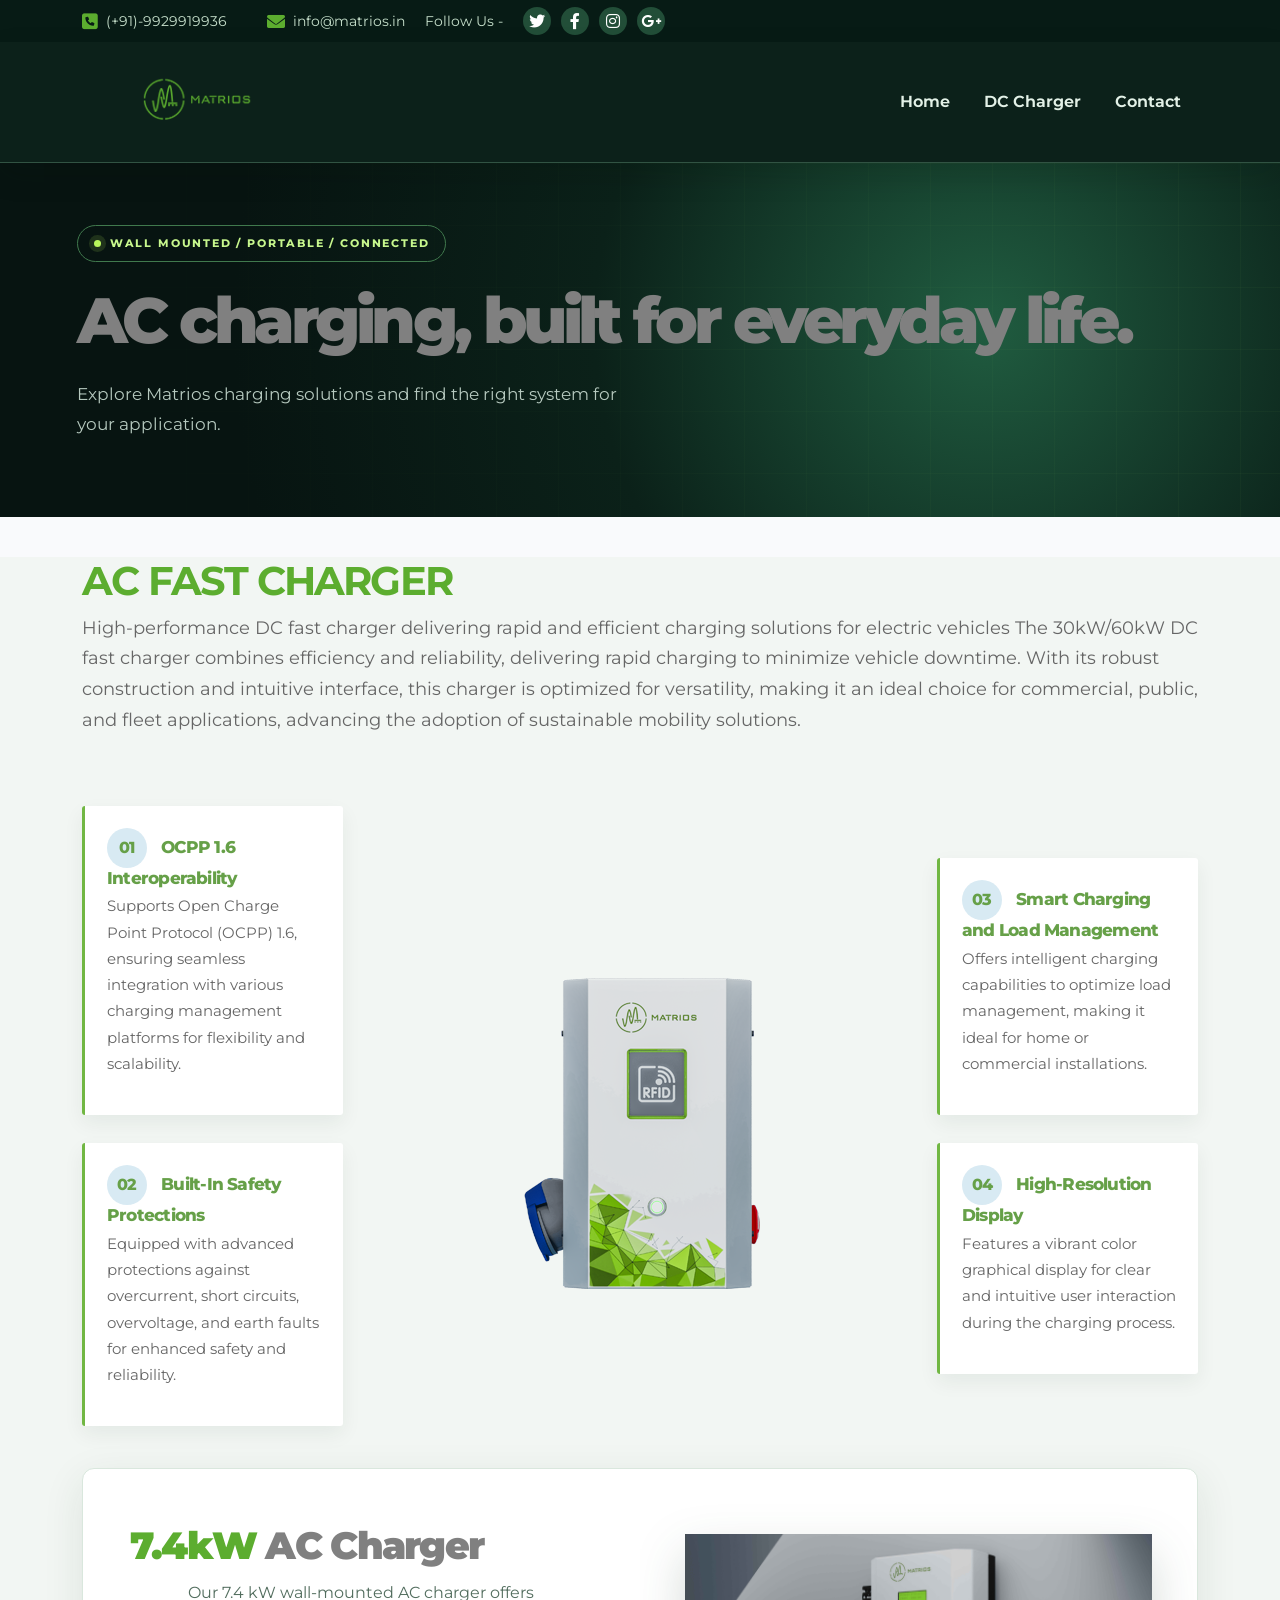
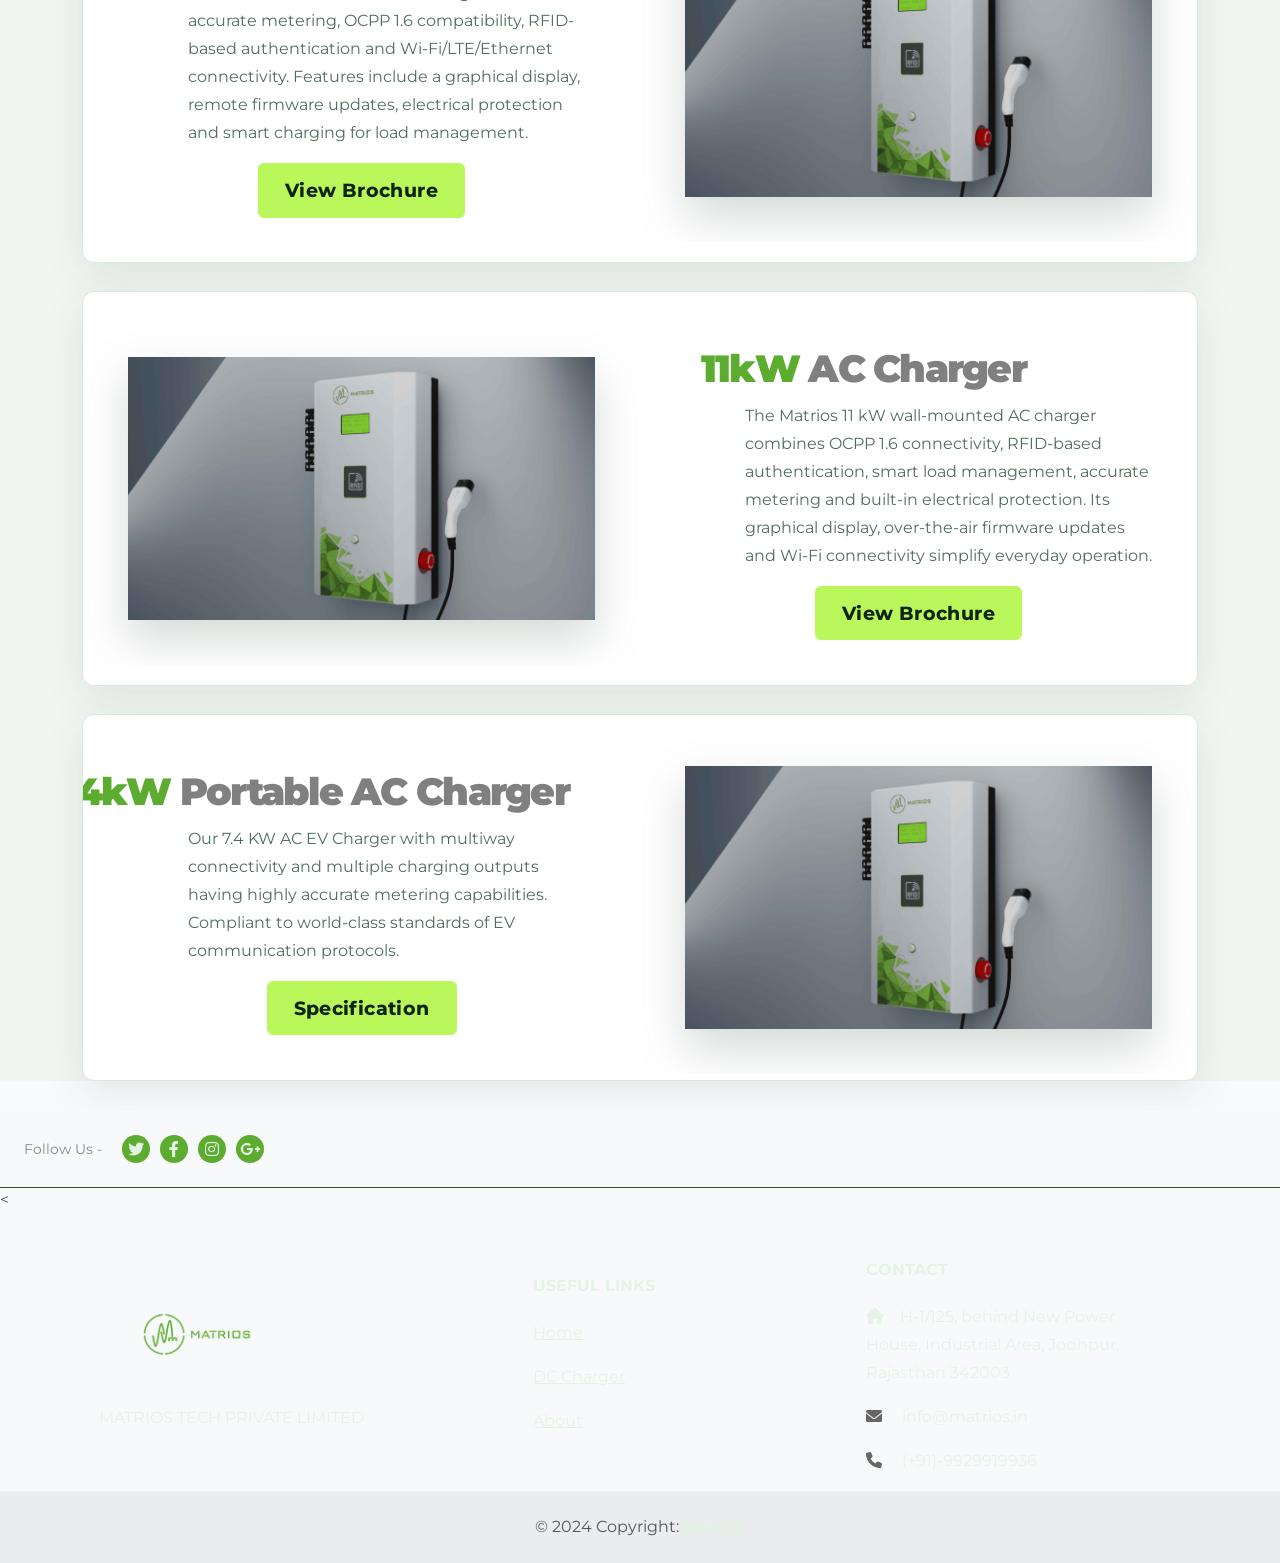
==== commit 357861f0: "Apply EVSE Powerflow design to pages/ac-chargers.html" ====
--- a/pages/ac-chargers.html
+++ b/pages/ac-chargers.html
@@ -29,7 +29,7 @@
     <link rel="stylesheet" href="../stylesheets/responsive.css">
     <link rel="stylesheet" href="../stylesheets/style.css" />
     <link rel="stylesheet" href="../stylesheets/dc-chargers.css">
-    <link rel="stylesheet" href="../stylesheets/design-refresh.css" />
+    <link rel="stylesheet" href="../stylesheets/evse-concept.css" />
 </head>
 
   <body>
@@ -87,6 +87,8 @@
         </div>
       </div>
     </nav>
+<section class="ev-hero ev-page-hero" style="min-height:340px;grid-template-columns:1fr"><div class="ev-hero-copy" style="padding:62px max(6vw,25px)"><span class="ev-eyebrow">WALL MOUNTED / PORTABLE / CONNECTED</span><h1 style="font-size:clamp(2.4rem,5vw,4.6rem)">AC charging, built for everyday life.</h1><p>Explore Matrios charging solutions and find the right system for your application.</p></div></section>
+
 
    <!-- Content Area -->
 <section id="content" style="margin-top:40px">
--- a/stylesheets/evse-concept.css
+++ b/stylesheets/evse-concept.css
@@ -0,0 +1,70 @@
+/* MATRIOS / POWERFLOW — EVSE-native design concept */
+:root{--ink:#eaf7ee;--dark:#071411;--panel:#10251e;--green:#b9f75b;--muted:#a8bdb1;--edge:rgba(174,250,145,.17)}
+html{scroll-behavior:smooth;scroll-padding-top:100px}
+body{font-family:Montserrat,Arial,sans-serif;color:#17322a;background:#f2f6f3;overflow-x:hidden}
+h1,h2,h3{letter-spacing:-.045em}p{line-height:1.75}
+.top-bar{background:#071b15!important;border:0!important;box-shadow:none!important;padding:7px 0}
+.top-bar .contact-info a,.top-bar .social-icons span{color:#c6dfcb!important}
+.top-bar .social-icons a{background:#224e38!important}
+nav.navbar{background:#0c211a!important;position:sticky;top:0;z-index:1050;border-bottom:1px solid #315343;box-shadow:0 12px 28px rgba(2,18,11,.14)}
+nav.navbar .navbar-nav .nav-link{color:#e3f1e7!important;font-weight:650;padding:13px 17px!important;border-radius:7px;transition:.2s}
+nav.navbar .navbar-nav .nav-link:hover{background:#214435;color:#b9f75b!important}
+.navbar-toggler{background:#edf6ec!important}
+.navbar-logo img{max-height:65px;object-fit:contain}
+.btn.btn-success,.btn-ac{background:#b9f75b!important;border:1px solid #b9f75b!important;color:#102416!important;font-weight:750;letter-spacing:.02em;padding:12px 26px!important;border-radius:6px!important;box-shadow:none!important;transition:transform .2s,background .2s}
+.btn.btn-success:hover,.btn-ac:hover{background:#d6ff9f!important;transform:translateY(-2px)}
+.ev-hero{min-height:690px;position:relative;display:grid;grid-template-columns:1.1fr .9fr;overflow:hidden;background:radial-gradient(circle at 77% 46%,#205c40 0%,#0b2119 39%,#071411 75%);color:#fff}
+.ev-hero:before{content:"";position:absolute;inset:0;opacity:.38;background-image:linear-gradient(rgba(182,248,111,.09) 1px,transparent 1px),linear-gradient(90deg,rgba(182,248,111,.09) 1px,transparent 1px);background-size:62px 62px;mask-image:linear-gradient(90deg,transparent,#000)}
+.ev-hero-copy{position:relative;z-index:2;align-self:center;padding:clamp(40px,7vw,125px) 3vw clamp(55px,7vw,95px) max(6vw,28px)}
+.ev-eyebrow{display:inline-flex;gap:9px;align-items:center;border:1px solid #40794d;border-radius:100px;padding:9px 16px;color:#c7f78d;letter-spacing:.16em;font-size:.71rem;text-transform:uppercase;font-weight:750}
+.ev-eyebrow:before{content:"";width:7px;height:7px;background:#b9f75b;border-radius:50%;box-shadow:0 0 0 5px #b9f75b22}
+.ev-hero h1{font-size:clamp(3rem,6.1vw,6.3rem);font-weight:850;line-height:1.04;letter-spacing:-.07em;margin:25px 0}
+.ev-hero h1 em{font-style:normal;color:#b9f75b}
+.ev-hero p{font-size:1.07rem;max-width:570px;color:#b6c9bf}
+.ev-hero-actions{display:flex;flex-wrap:wrap;gap:15px;margin-top:32px}
+.ev-hero .ev-outline{color:#e9fbed;padding:12px 24px;border:1px solid #65876f;text-decoration:none;border-radius:6px;font-weight:650}
+.ev-hero .ev-outline:hover{background:#1d4932}
+.ev-hero-visual{position:relative;z-index:1;display:flex;align-items:center;justify-content:center;padding:35px;min-width:0}
+.ev-orbit{position:absolute;width:min(44vw,600px);aspect-ratio:1;border:1px solid #9bf76e44;border-radius:50%;box-shadow:0 0 0 35px #a6f96d09,0 0 0 95px #a6f96d05}
+.ev-hero-visual img{position:relative;width:min(95%,570px);max-height:550px;object-fit:contain;filter:drop-shadow(0 35px 50px #000a);transform:rotate(-2deg)}
+.ev-data{position:absolute;right:6%;bottom:12%;z-index:2;border:1px solid #65997b;background:#09241bdf;backdrop-filter:blur(12px);padding:18px 25px;border-radius:8px;min-width:220px}
+.ev-data strong{font-size:1.45rem;color:#b9f75b}.ev-data span{display:block;font-size:.75rem;color:#b6cabc;letter-spacing:.12em}
+.ev-ticker{display:flex;flex-wrap:wrap;justify-content:space-around;gap:15px;padding:20px 4vw;background:#b9f75b;color:#15341c;font-size:.8rem;font-weight:800;letter-spacing:.11em;text-transform:uppercase}
+.ev-section-lead{text-align:center;max-width:770px;margin:0 auto 48px}.ev-kicker{color:#397e39;font-size:.78rem;letter-spacing:.2em;font-weight:800;text-transform:uppercase}
+.ev-section-lead h2{font-size:clamp(2.1rem,4vw,3.7rem);font-weight:830;margin-top:12px}
+.ev-range{padding:85px max(5vw,22px);background:#f2f6f3}
+.ev-range-grid{display:grid;grid-template-columns:repeat(3,minmax(0,1fr));gap:22px;max-width:1300px;margin:auto}
+.ev-range-card{position:relative;display:flex;flex-direction:column;background:#fff;border:1px solid #d9e5de;border-radius:11px;overflow:hidden;text-decoration:none;color:#19362b;transition:transform .2s,box-shadow .2s}
+.ev-range-card:hover{transform:translateY(-6px);box-shadow:0 22px 50px #122d2029;color:#19362b}
+.ev-range-image{height:270px;display:grid;place-items:center;background:radial-gradient(circle at center,#dbeede,#edf4ef 70%)}
+.ev-range-image img{height:92%;width:90%;object-fit:contain;filter:drop-shadow(0 20px 18px #17371a33)}
+.ev-range-body{padding:26px}.ev-range-body small{color:#428947;font-weight:800;letter-spacing:.15em}.ev-range-body h3{font-weight:820;font-size:1.65rem;margin:10px 0}.ev-range-body p{color:#60766a;font-size:.94rem}.ev-range-arrow{font-size:1.2rem;color:#397e39;font-weight:800}
+#matriabout{padding:95px 6vw!important;background:#fff}
+#matriabout h1,#matriabout h2{color:#123b28;font-weight:800}
+#matriabout p{max-width:80ch;color:#4c6559}
+#ourproduct{background:#0d2b1e!important;color:#e9f3eb;padding:12px 4vw}
+#ourproduct p{color:#e9f3eb;font-weight:700;font-size:clamp(1.1rem,2vw,1.8rem)}
+.charger{background:#ecf3ed;padding:45px 0}
+.charger .Ac-charger{margin:24px auto;padding:35px max(4vw,25px);max-width:1450px}
+.charger .Ac-charger:nth-child(even){background:#e1eee3}
+.charger .ac-content{padding:clamp(15px,3vw,45px)}
+.charger .ac-content h1{font-weight:850;color:#163b2b;font-size:clamp(2rem,3.6vw,4rem)}
+.charger .ac-image img{max-width:100%;height:auto;filter:drop-shadow(0 25px 30px #234d2b42)}
+.cms-section{background:#0e3223!important;color:#f2fff2}
+.cms-section h3,.cms-section p{color:#fff!important}
+#content,#dc-chargers{background:#f2f6f3}
+.row.align-items-center:has(>.contentCol){background:#fff;box-shadow:0 12px 42px #1b412019;border:1px solid #d9e7dd;border-radius:12px;margin:28px auto;overflow:hidden}
+.contentCol{padding:clamp(22px,3.5vw,56px)!important}
+.contentCol h1{font-weight:820;line-height:1.16;font-size:clamp(1.8rem,3vw,3rem)}
+.contentCol p{color:#526d5e}.contentCol img{width:100%;height:auto;max-height:390px;object-fit:contain;filter:drop-shadow(0 20px 24px #183c2430)}
+.feature-item{border-left:3px solid #71b743;background:#fff;box-shadow:0 8px 20px #14351b10;padding:22px;margin:14px 0;border-radius:3px}
+.feature-item h3{font-weight:780;font-size:1.08rem}
+.specsTable{background:white}.specsTable tr:nth-child(even){background:#edf5ee}.specsTable td,.specsTable th{padding:14px}
+footer{background:#091c14!important;color:#e5f3e7!important}
+footer p,footer h6,footer a,footer .text-reset{color:#e5f3e7!important}
+footer .border-bottom{border-color:#304f36!important}
+footer a:hover{color:#b9f75b!important}
+:focus-visible{outline:3px solid #a0db46;outline-offset:3px}
+@media(max-width:980px){.ev-hero{grid-template-columns:1fr}.ev-hero-copy{padding:70px 7vw 30px}.ev-hero-visual{min-height:340px;padding:10px}.ev-orbit{width:330px}.ev-hero-visual img{max-height:400px}.ev-data{bottom:8%}.ev-range-grid{grid-template-columns:repeat(2,minmax(0,1fr))}}
+@media(max-width:620px){.ev-hero{min-height:auto}.ev-hero h1{font-size:3rem}.ev-hero-copy{padding:55px 6vw 22px}.ev-hero-visual{min-height:300px}.ev-hero-visual img{max-height:300px}.ev-data{right:3%;bottom:0;padding:9px 12px;min-width:0}.ev-range-grid{grid-template-columns:1fr}.ev-range{padding:55px 18px}.ev-ticker{gap:10px;font-size:.65rem}.navbar-collapse{padding:12px}.top-bar .container{flex-wrap:wrap}.charger .Ac-charger{padding:20px 12px}}
+@media(prefers-reduced-motion:reduce){html{scroll-behavior:auto}*,*:before,*:after{transition:none!important;animation:none!important}}
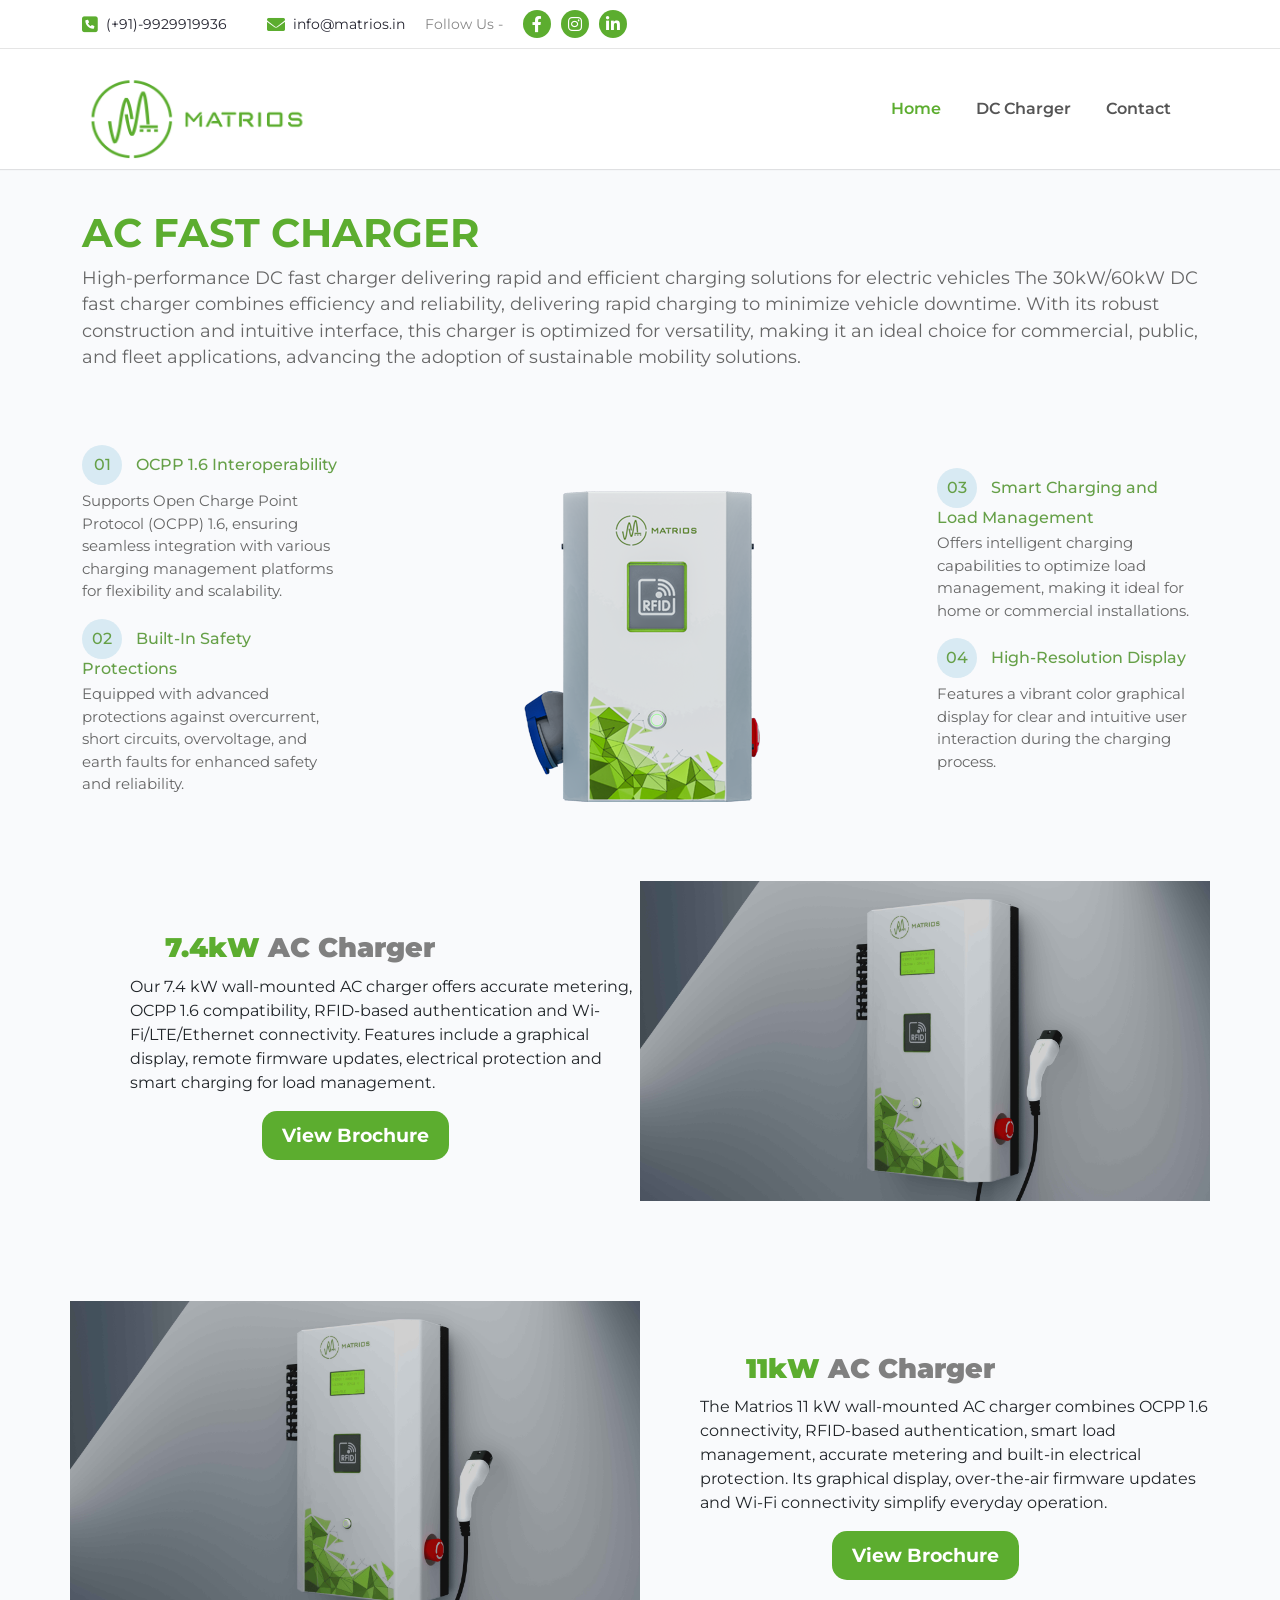
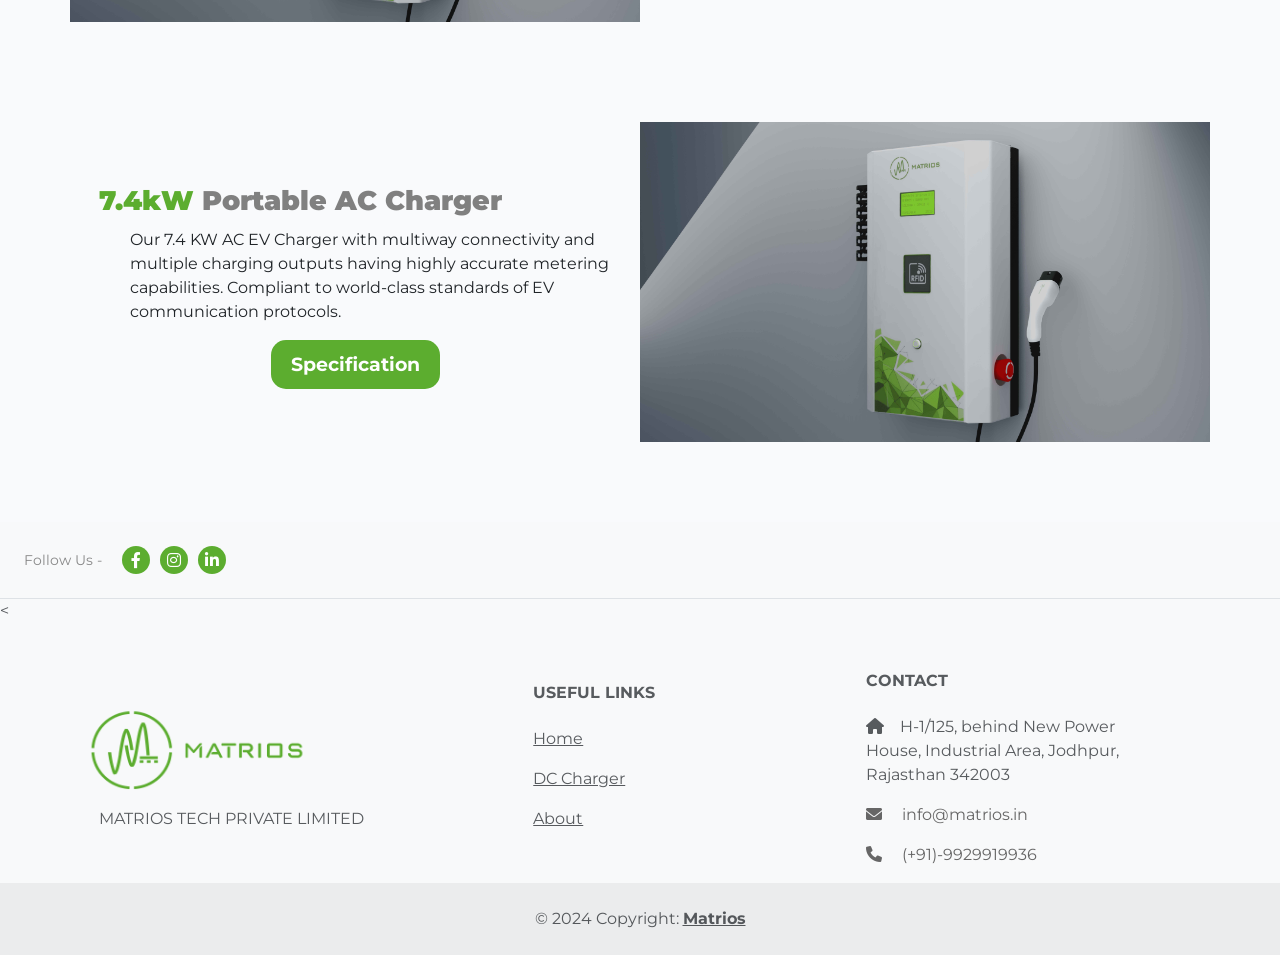
==== commit 46ece487: "Replace Twitter and Google+ links with Matrios LinkedIn" ====
--- a/pages/ac-chargers.html
+++ b/pages/ac-chargers.html
@@ -29,8 +29,7 @@
     <link rel="stylesheet" href="../stylesheets/responsive.css">
     <link rel="stylesheet" href="../stylesheets/style.css" />
     <link rel="stylesheet" href="../stylesheets/dc-chargers.css">
-    <link rel="stylesheet" href="../stylesheets/evse-concept.css" />
-</head>
+  </head>
 
   <body>
 
@@ -47,10 +46,9 @@
         </div>
         <div class="social-icons">
           <span>Follow Us - </span>
-          <a href="#" title="Twitter"><i class="fab fa-twitter"></i></a>
           <a href="#" title="Facebook"><i class="fab fa-facebook-f"></i></a>
           <a href="#" title="Instagram"><i class="fab fa-instagram"></i></a>
-          <a href="#" title="Google Plus"><i class="fab fa-google-plus-g"></i></a>
+          <a href="https://www.linkedin.com/company/matrios/" title="LinkedIn" aria-label="Matrios LinkedIn" target="_blank" rel="noopener noreferrer"><i class="fab fa-linkedin-in"></i></a>
         </div>
       </div>
     </div>
@@ -87,8 +85,6 @@
         </div>
       </div>
     </nav>
-<section class="ev-hero ev-page-hero" style="min-height:340px;grid-template-columns:1fr"><div class="ev-hero-copy" style="padding:62px max(6vw,25px)"><span class="ev-eyebrow">WALL MOUNTED / PORTABLE / CONNECTED</span><h1 style="font-size:clamp(2.4rem,5vw,4.6rem)">AC charging, built for everyday life.</h1><p>Explore Matrios charging solutions and find the right system for your application.</p></div></section>
-
 
    <!-- Content Area -->
 <section id="content" style="margin-top:40px">
@@ -218,10 +214,9 @@
         <!-- Right -->
         <div class="social-icons">
           <span>Follow Us - </span>
-          <a href="#" title="Twitter"><i class="fab fa-twitter"></i></a>
           <a href="#" title="Facebook"><i class="fab fa-facebook-f"></i></a>
           <a href="#" title="Instagram"><i class="fab fa-instagram"></i></a>
-          <a href="#" title="Google Plus"><i class="fab fa-google-plus-g"></i></a>
+          <a href="https://www.linkedin.com/company/matrios/" title="LinkedIn" aria-label="Matrios LinkedIn" target="_blank" rel="noopener noreferrer"><i class="fab fa-linkedin-in"></i></a>
         </div>
         <!-- Right -->
       </section>
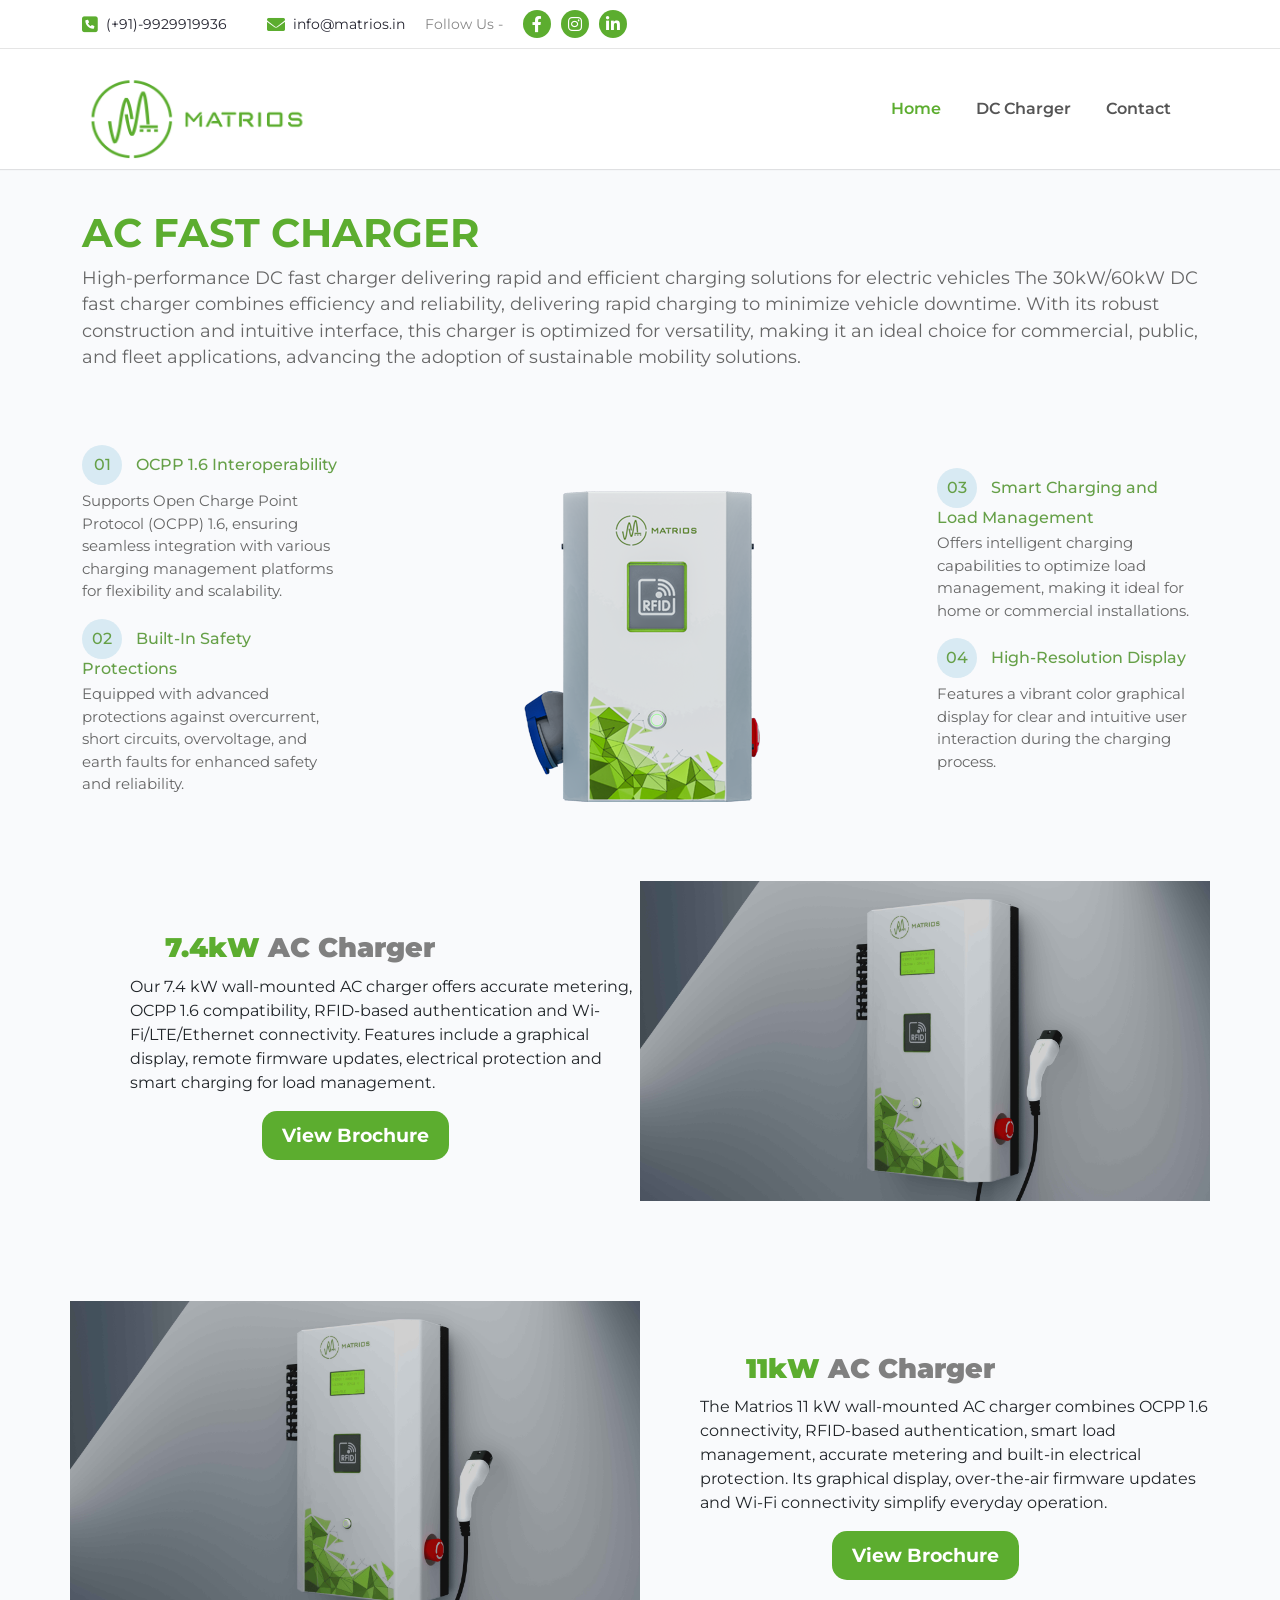
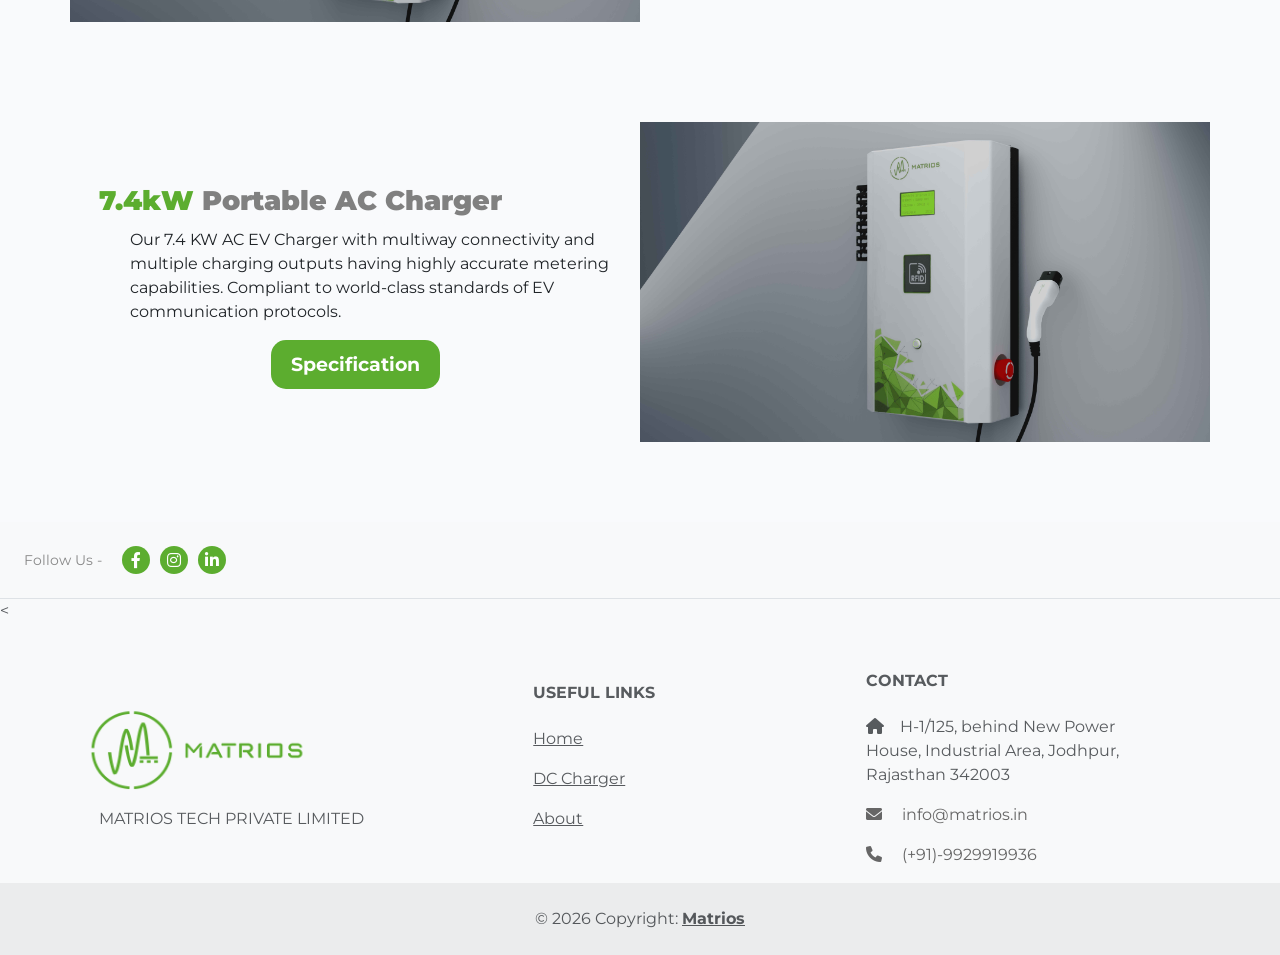
==== commit 7f473540: "Automatically update footer copyright year" ====
--- a/pages/ac-chargers.html
+++ b/pages/ac-chargers.html
@@ -286,14 +286,15 @@
 
       <!-- Copyright -->
       <div class="text-center p-4" style="background-color: rgba(0, 0, 0, 0.05);">
-        © 2024 Copyright:
+        © <span class="copyright-year">2024</span> Copyright:
         <a class="text-reset fw-bold" href="https://e4engineer.in">Matrios</a>
       </div>
       <!-- Copyright -->
     </footer>
     <!-- Footer -->
 
-  </body>
+    <script>document.querySelectorAll(".copyright-year").forEach(el => { el.textContent = new Date().getFullYear(); });</script>
+</body>
 
   <script
     src="https://cdn.jsdelivr.net/npm/bootstrap@5.3.3/dist/js/bootstrap.bundle.min.js"
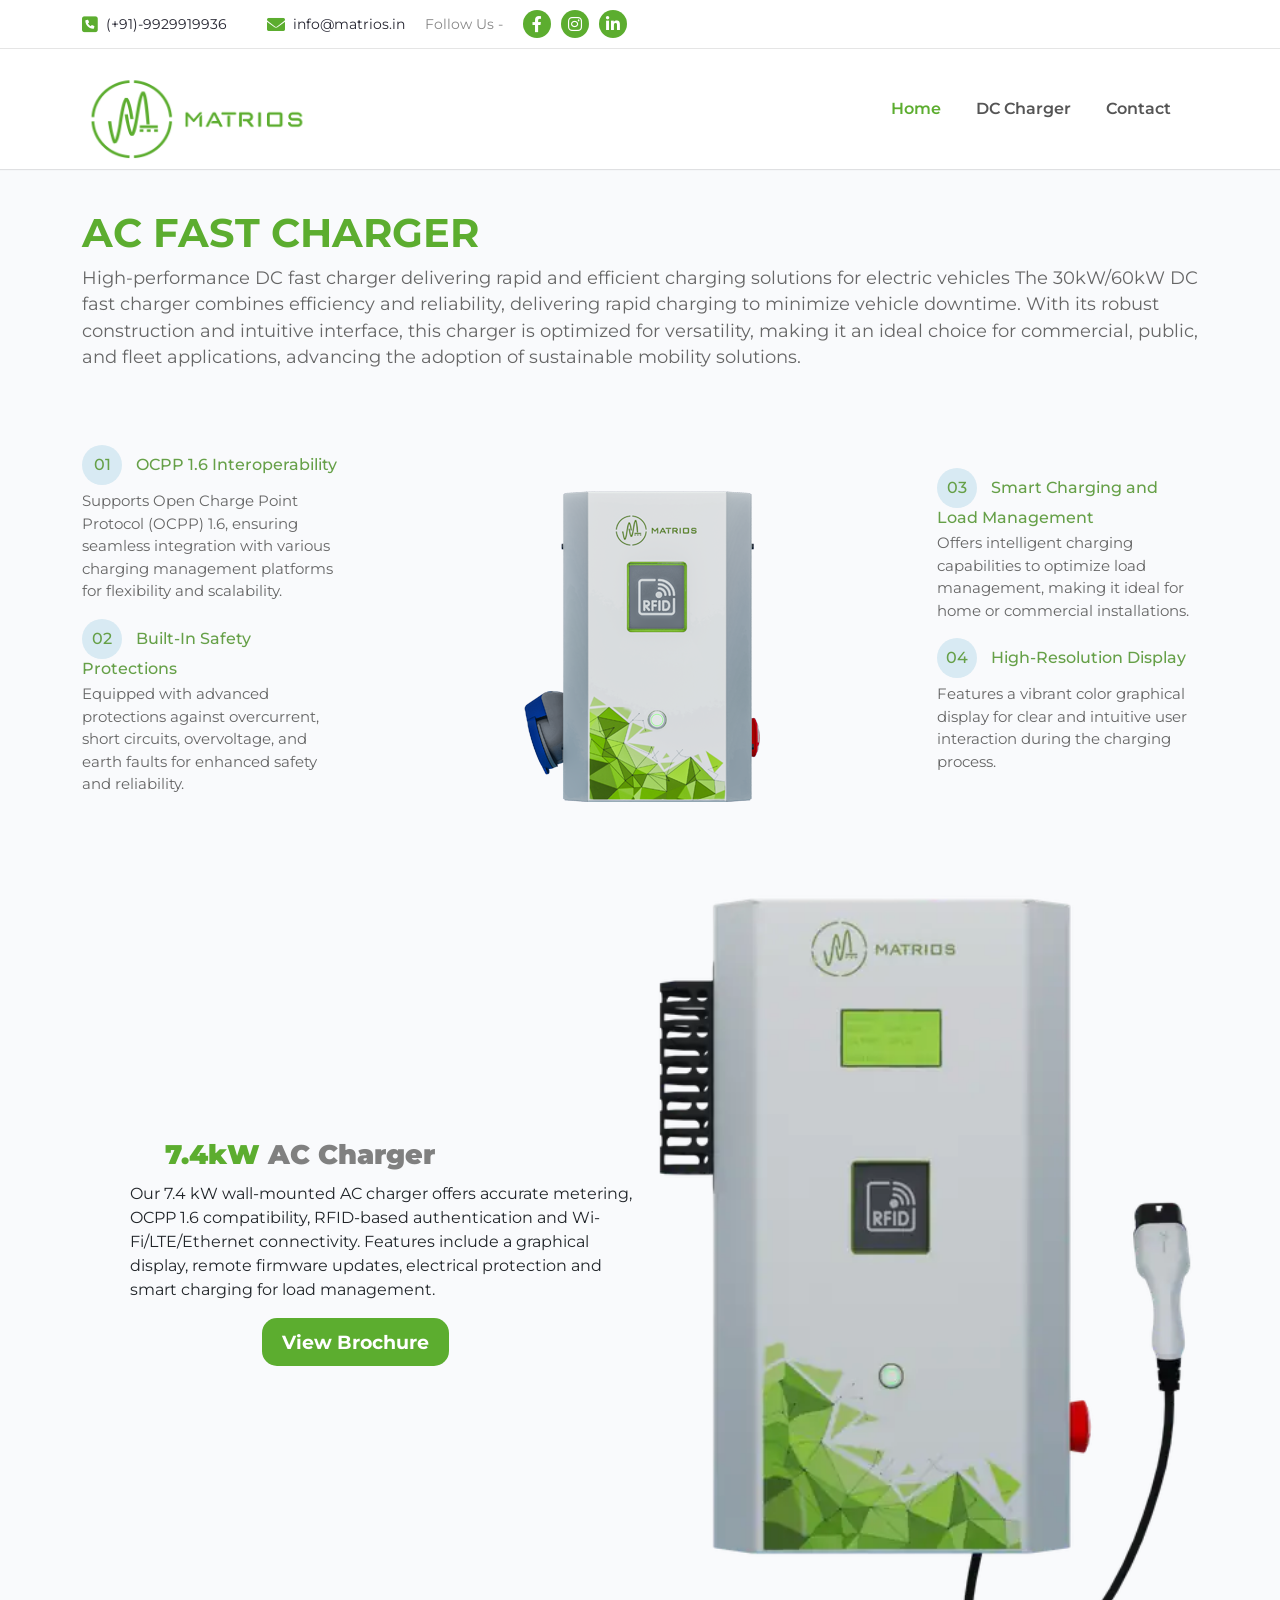
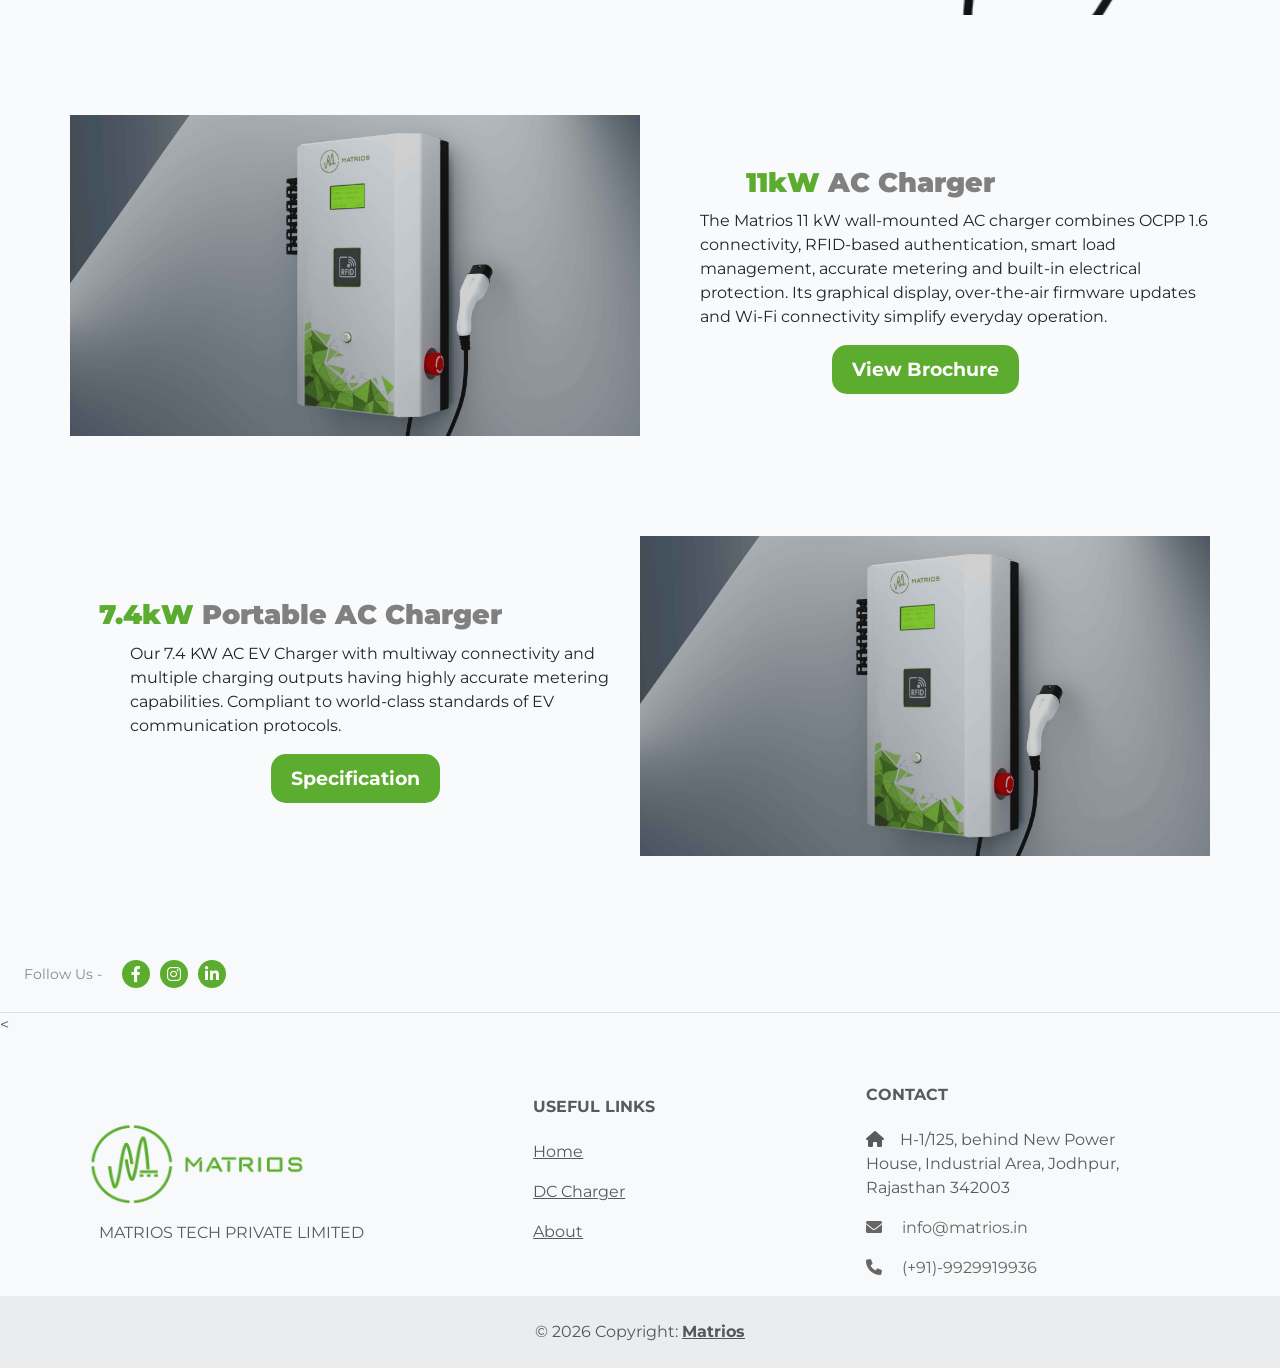
==== commit 3183c549: "Use uploaded AC charger product image for first 7.4kW section" ====
--- a/pages/ac-chargers.html
+++ b/pages/ac-chargers.html
@@ -167,7 +167,7 @@
         </a>
       </div>
       <div class="col-lg-6 contentCol Anim1Right">
-        <img src="../utils/images/7.4kw/right.png" alt="Our Charger" class="img-fluid" />
+        <img src="../utils/images/matrios_ac_first_charger.webp" alt="Matrios 7.4 kW AC wall-mounted charger" class="img-fluid" />
       </div>
     </div>
 
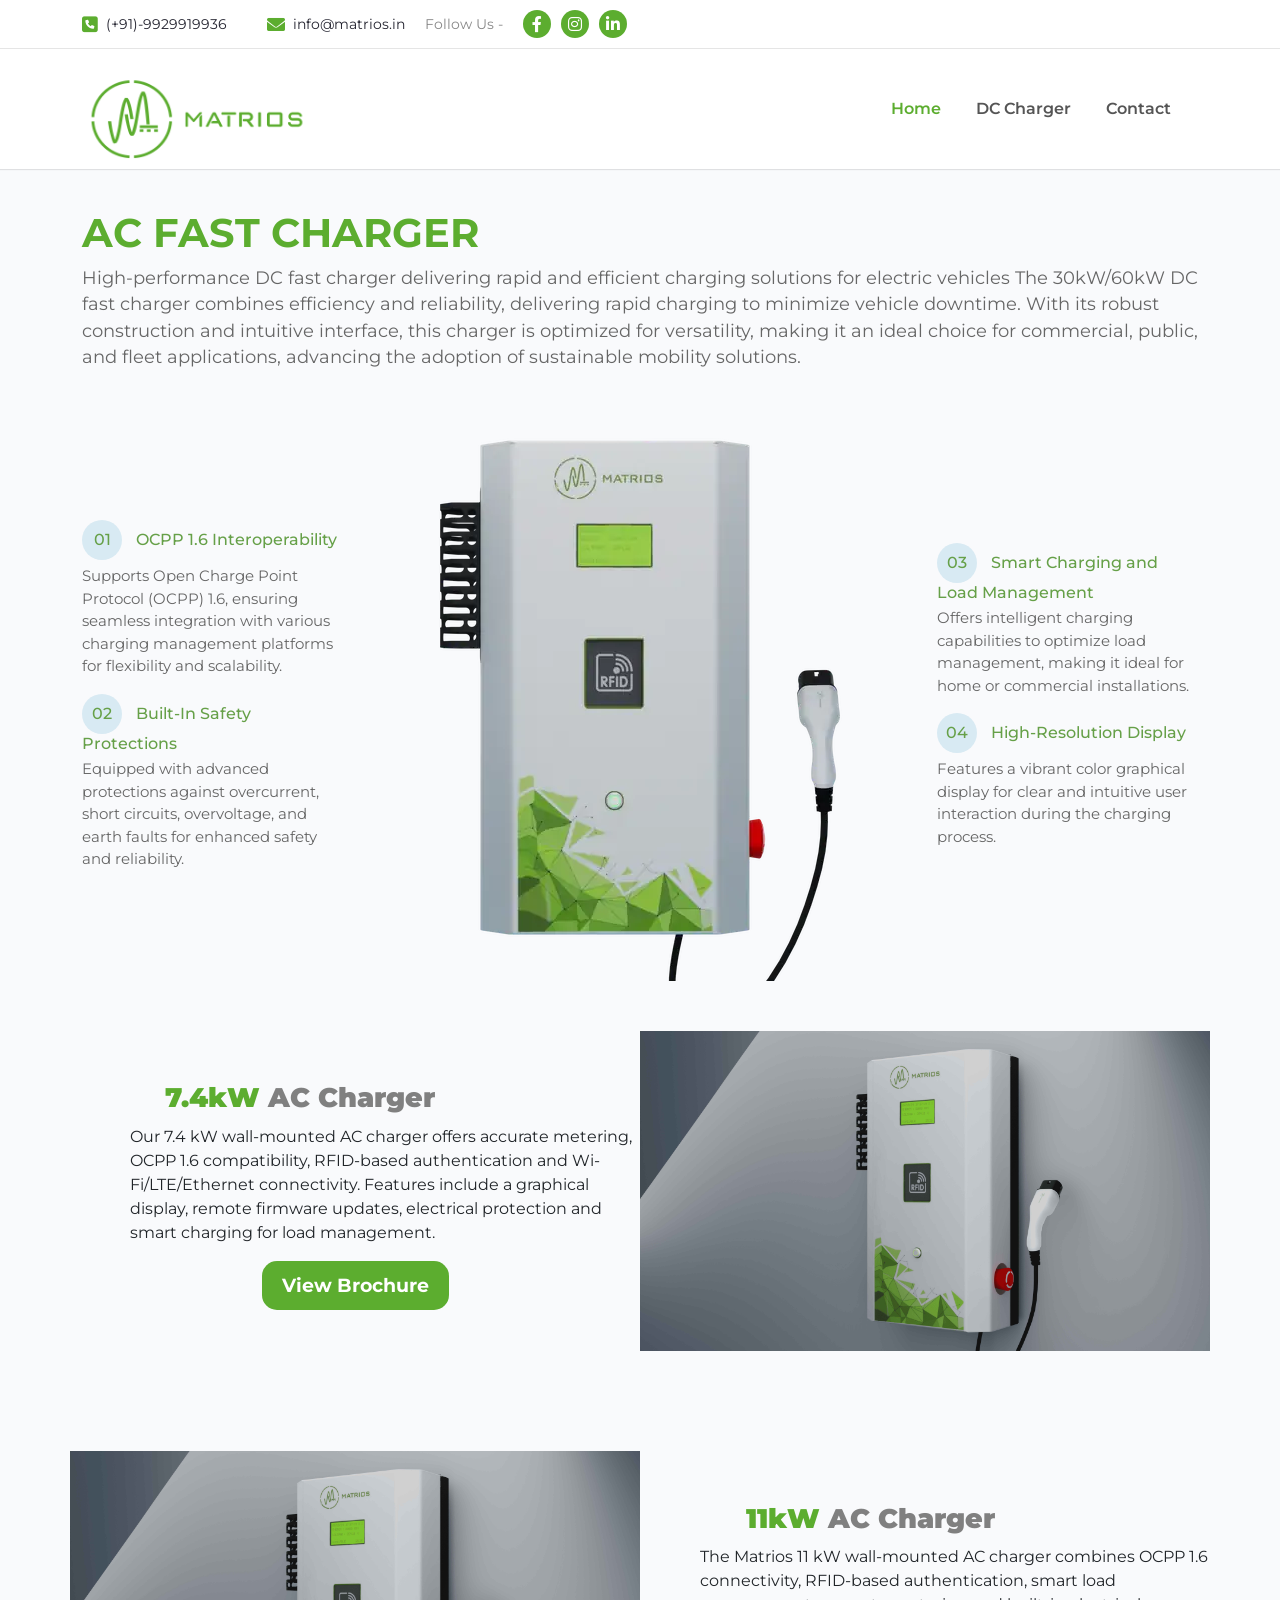
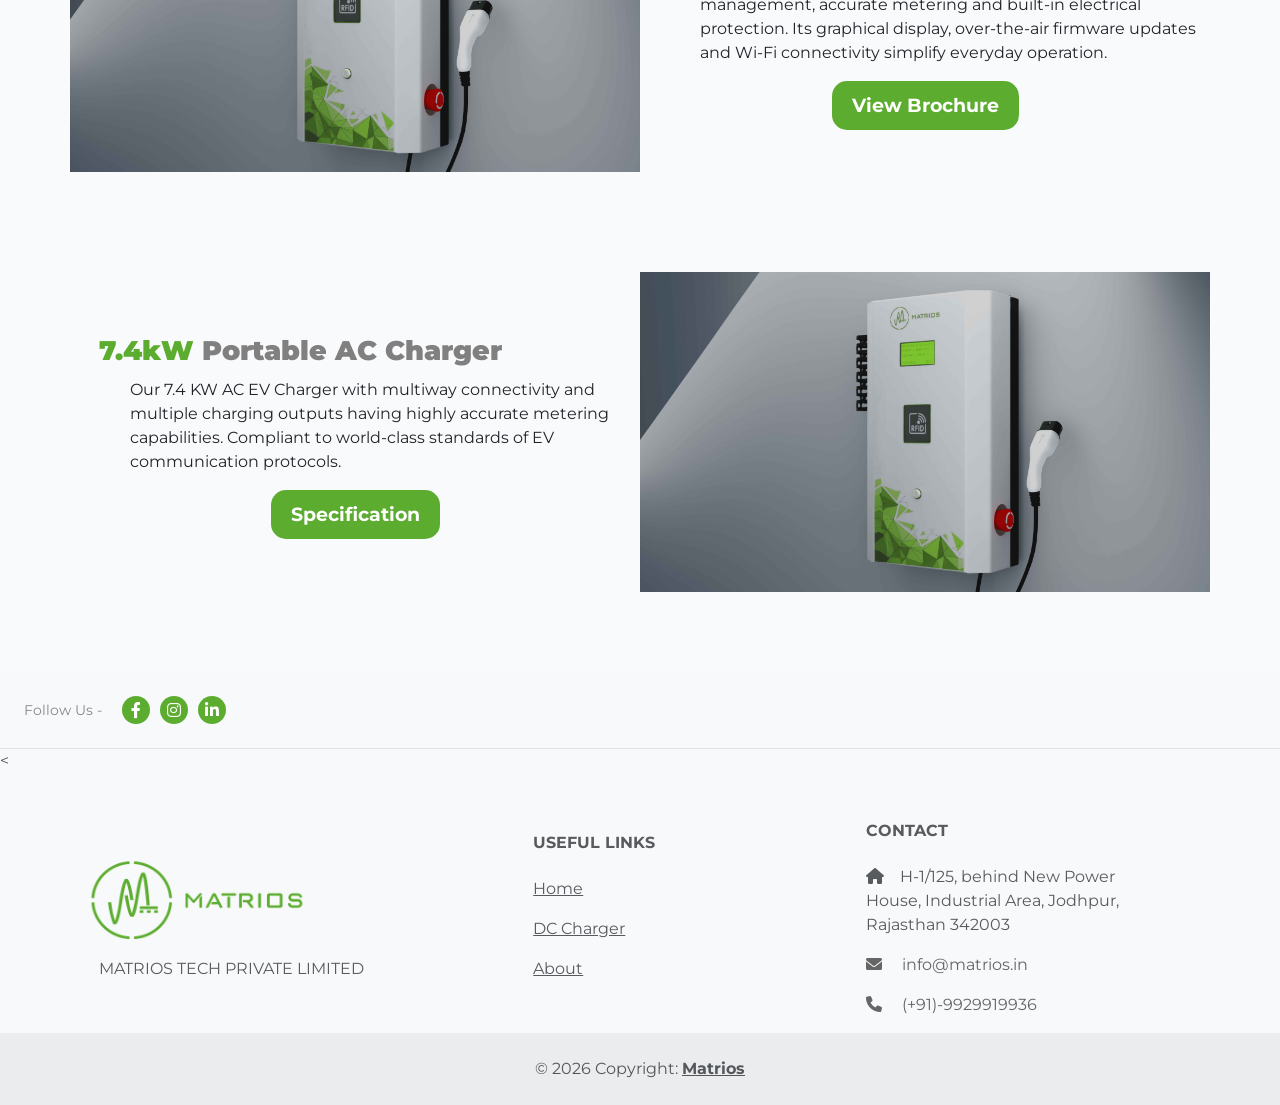
==== commit e7ff1fa5: "Use uploaded image in centered AC features section and restore 7.4kW product image" ====
--- a/pages/ac-chargers.html
+++ b/pages/ac-chargers.html
@@ -129,7 +129,7 @@
     
           <!-- Image Column -->
           <div class="col-lg-6 text-center">
-            <img src="../utils/images/ac.png" alt="AC Charging Station" class="center-image">
+            <img src="../utils/images/matrios_ac_first_charger.webp" alt="Matrios AC Charger" class="center-image">
           </div>
     
           <!-- Right Column -->
@@ -167,7 +167,7 @@
         </a>
       </div>
       <div class="col-lg-6 contentCol Anim1Right">
-        <img src="../utils/images/matrios_ac_first_charger.webp" alt="Matrios 7.4 kW AC wall-mounted charger" class="img-fluid" />
+        <img src="../utils/images/7.4kw/right.png" alt="Our Charger" class="img-fluid" />
       </div>
     </div>
 
